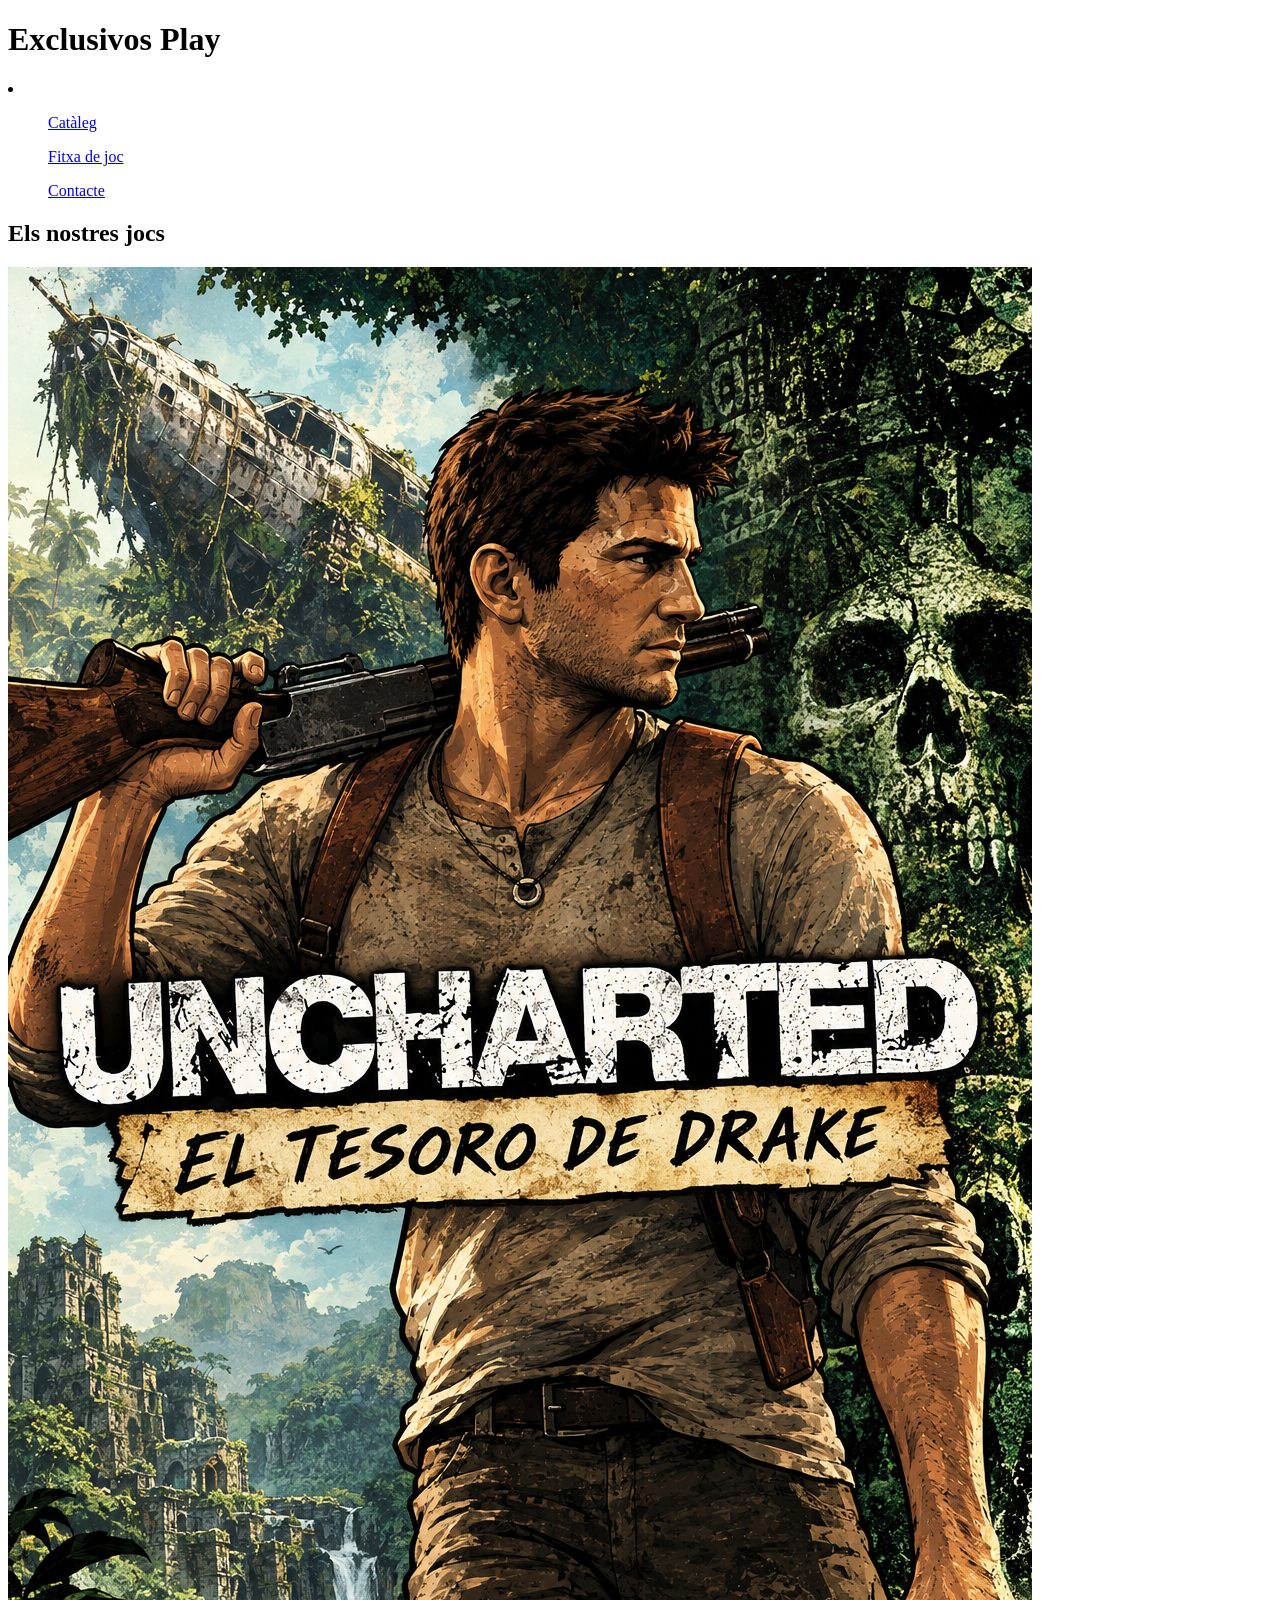
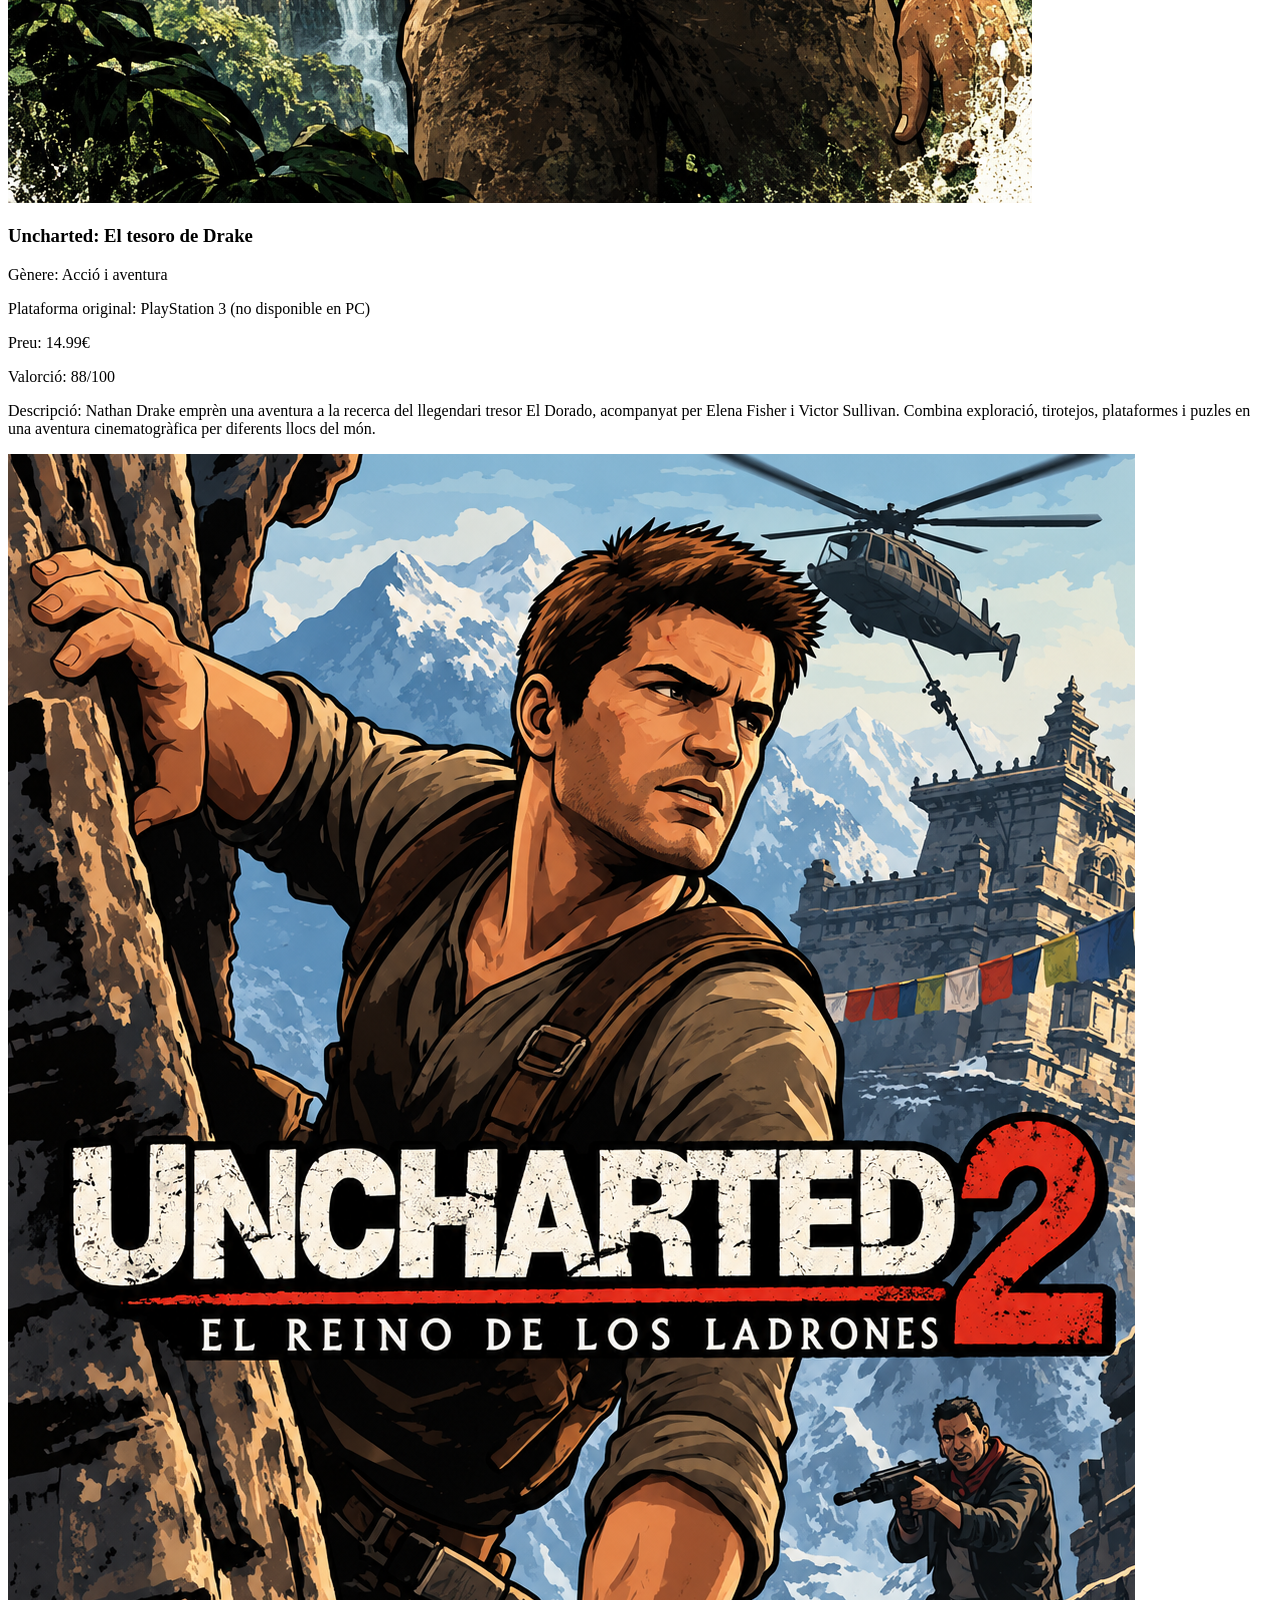
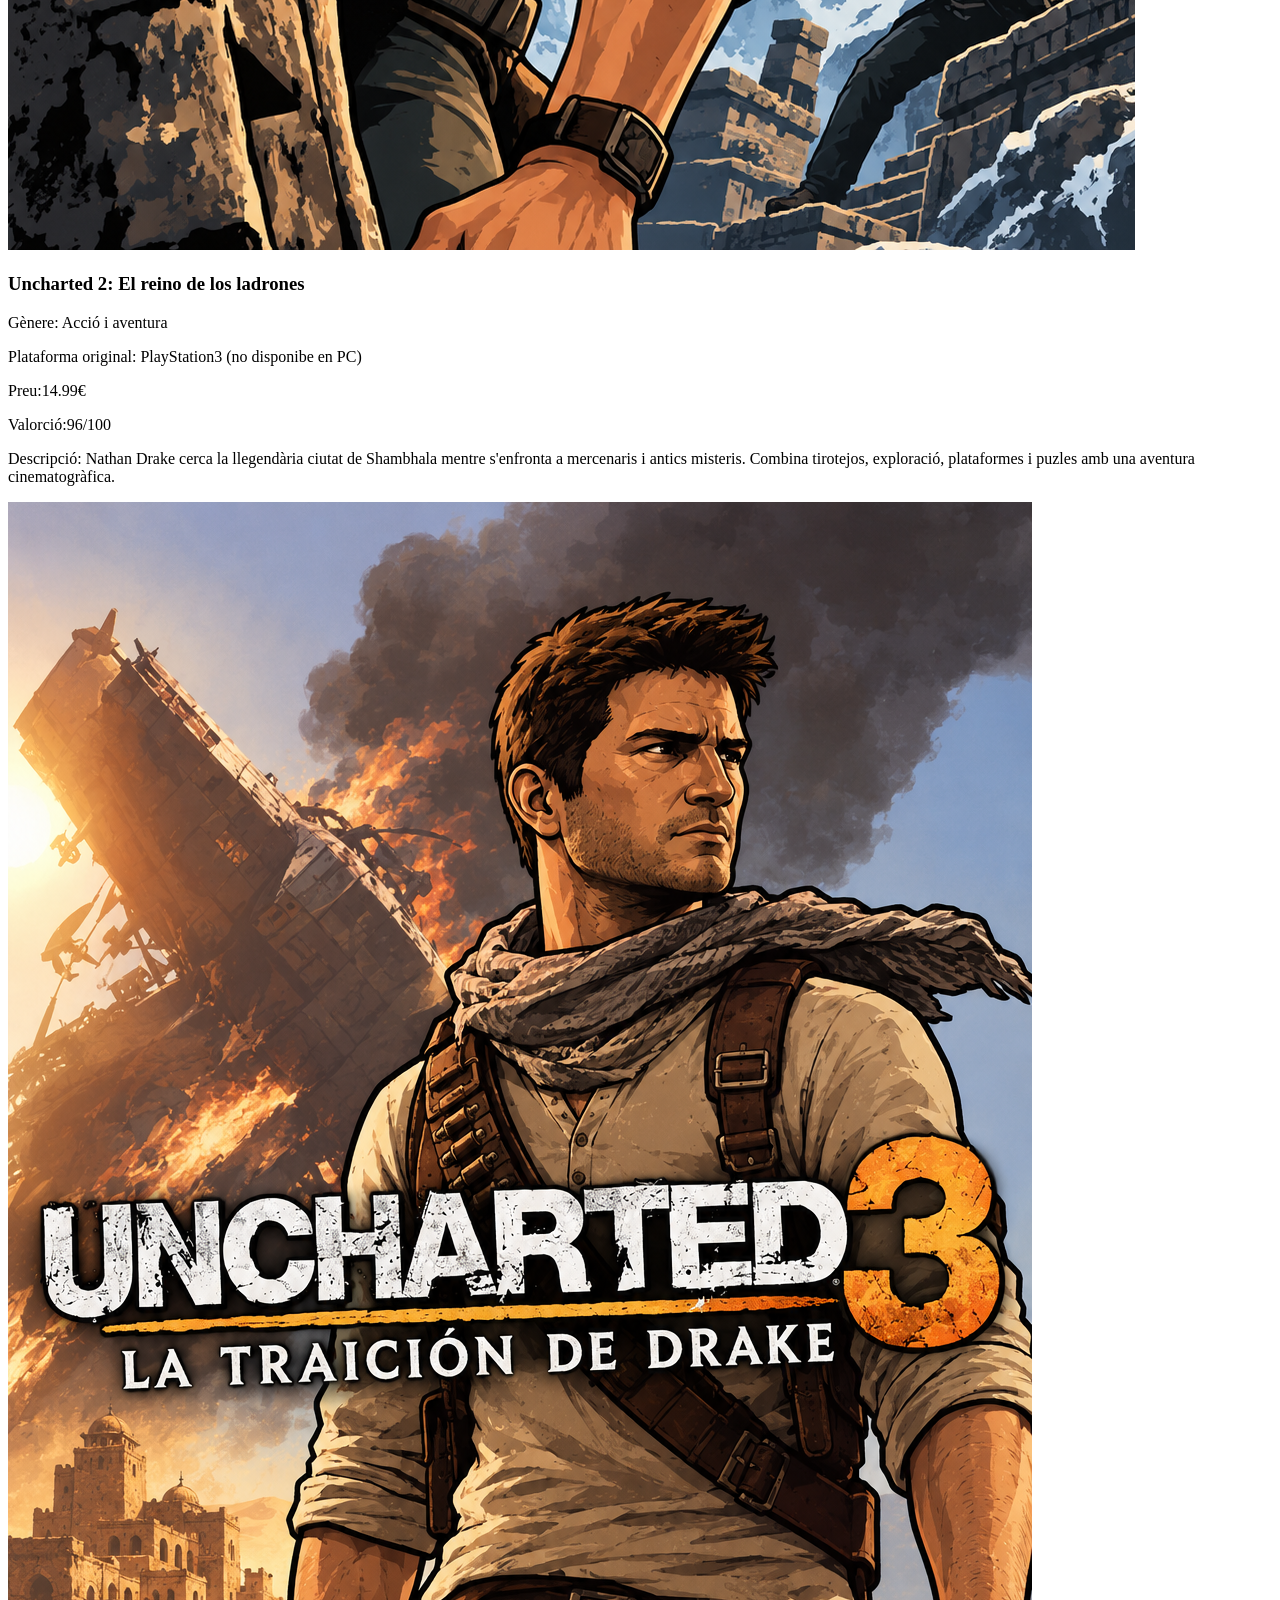
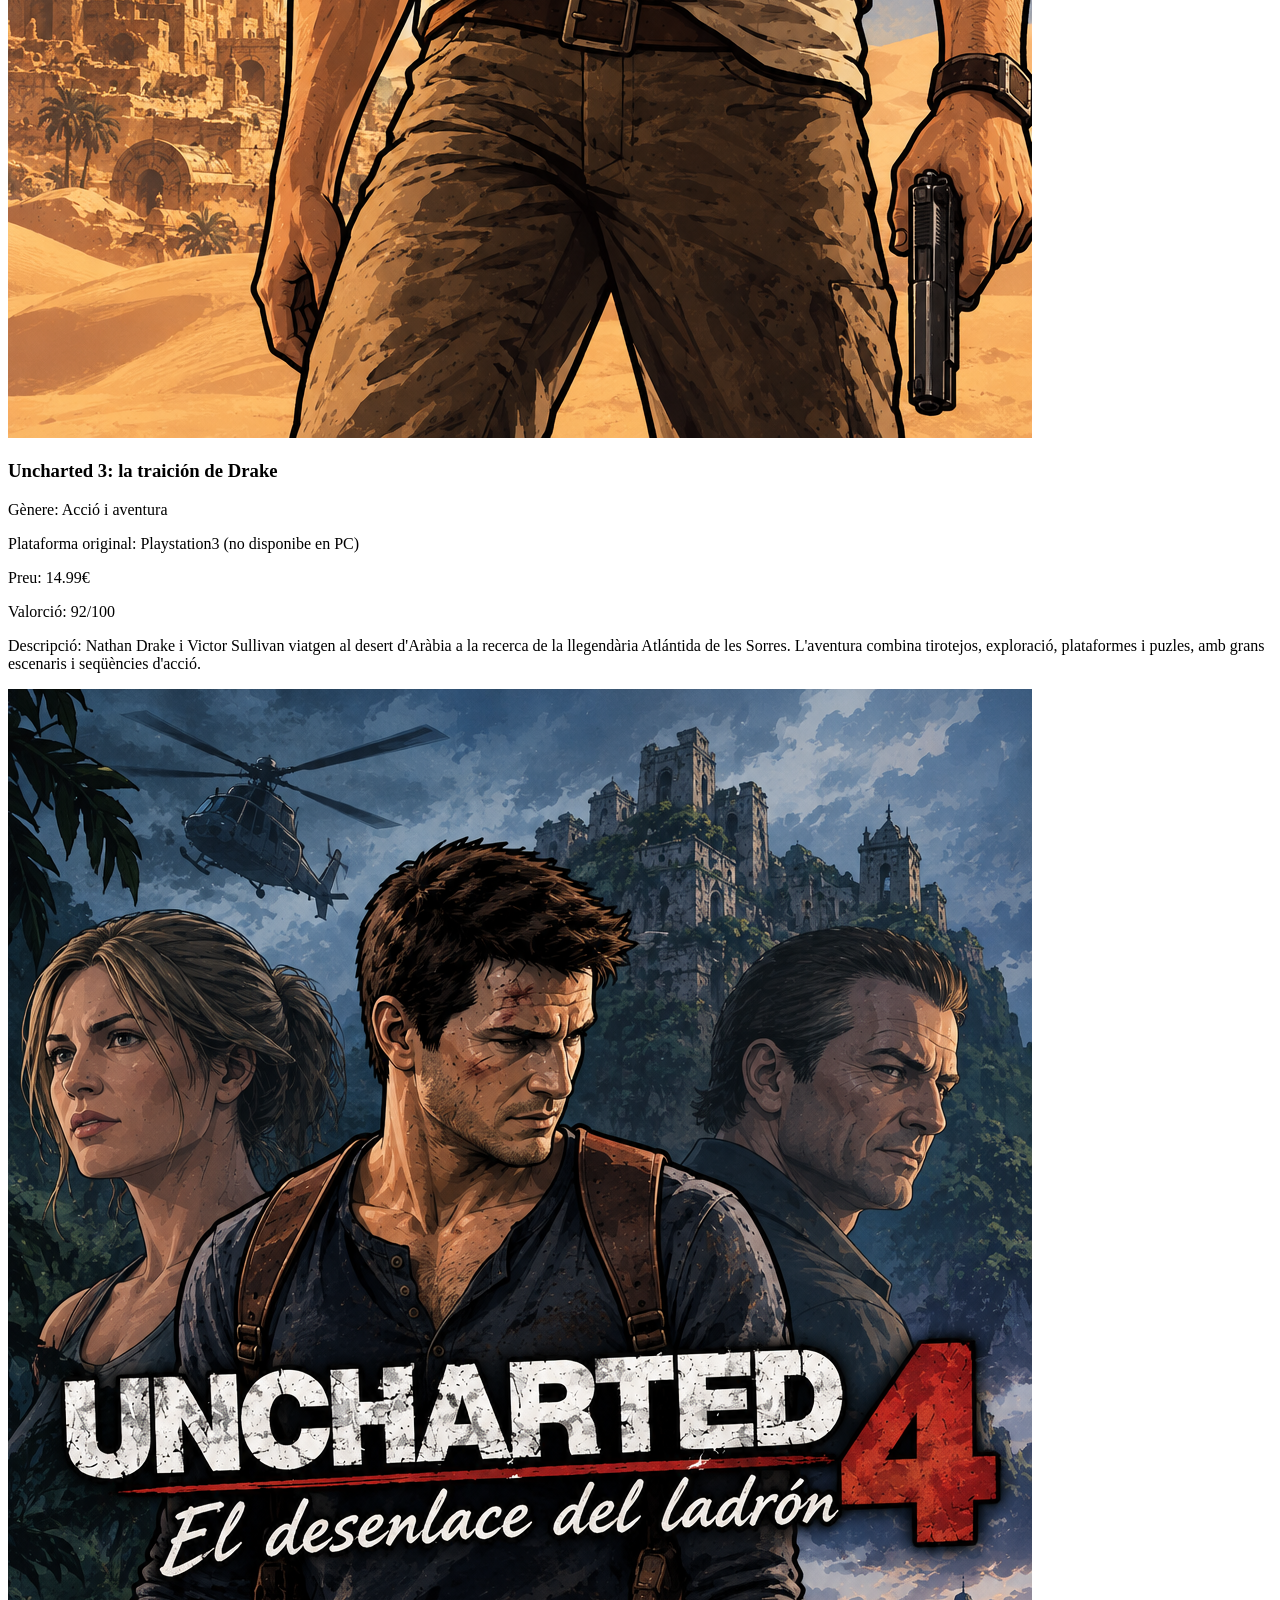
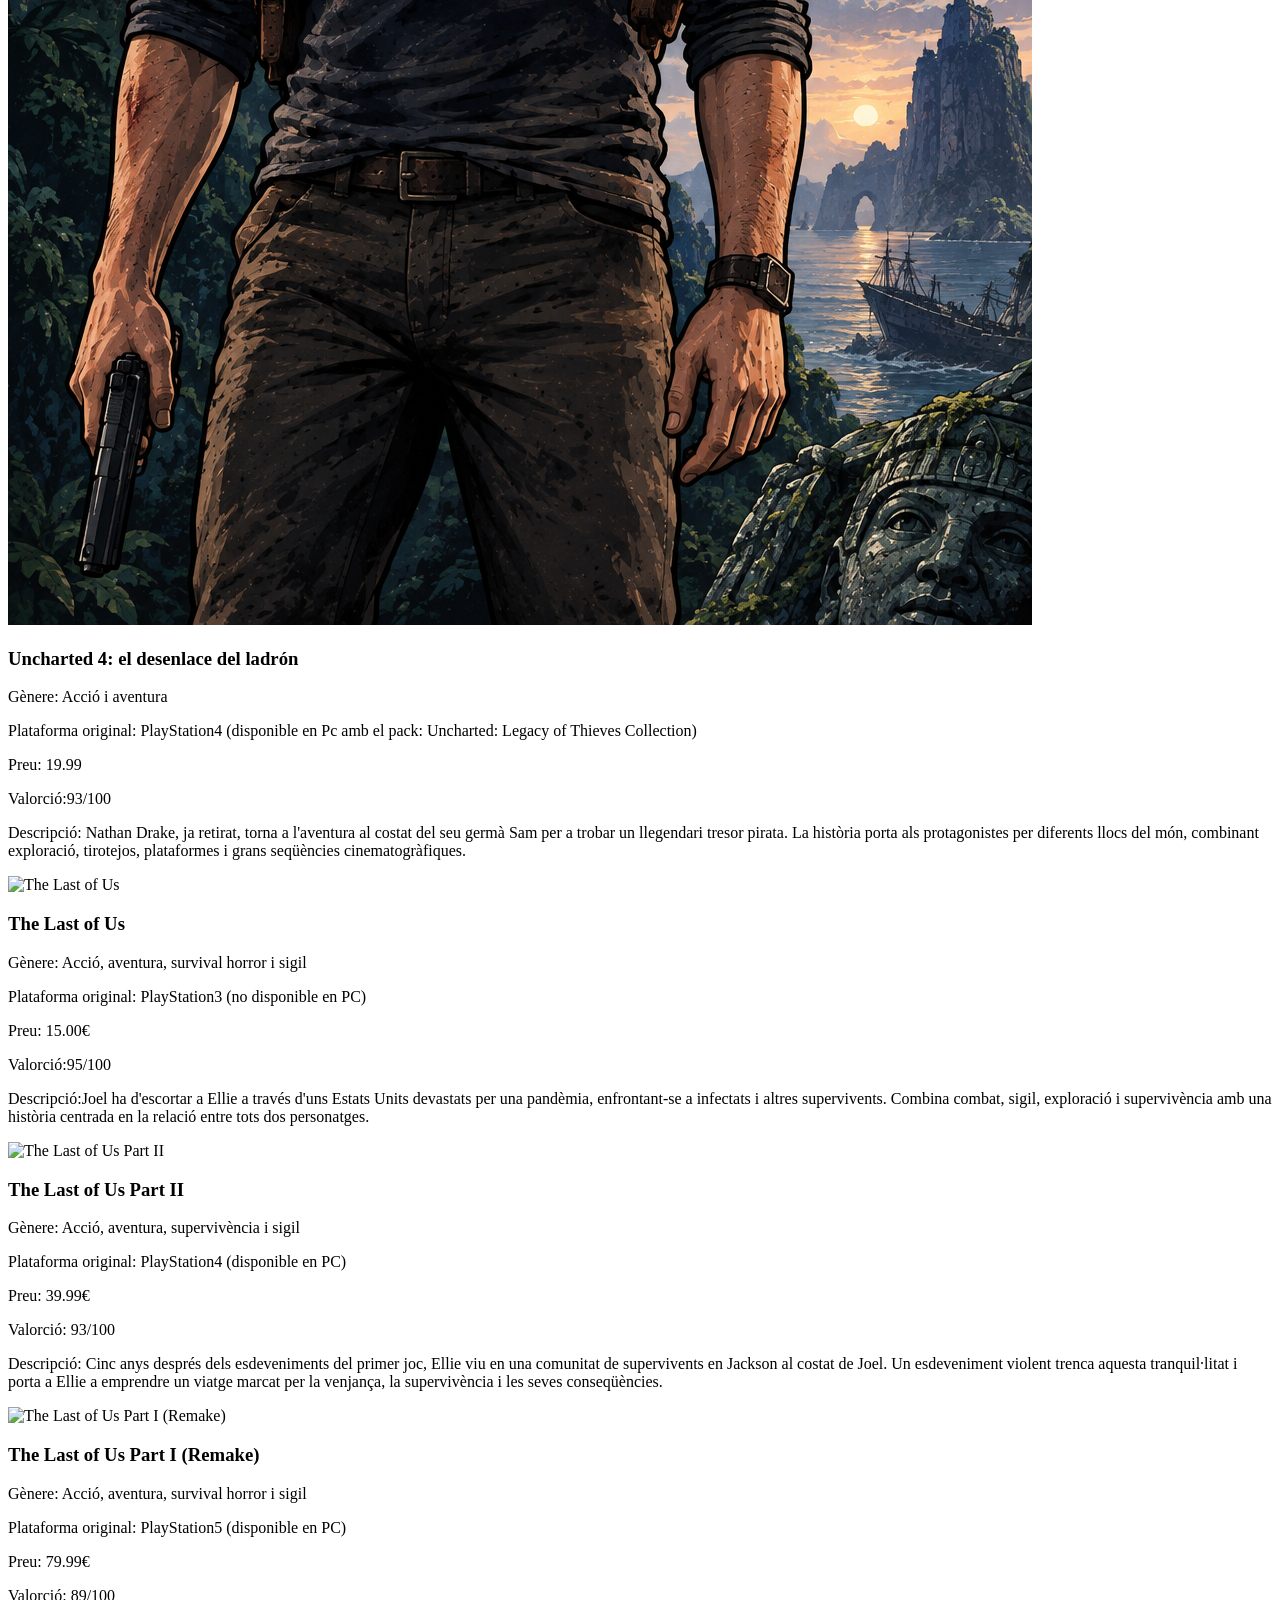
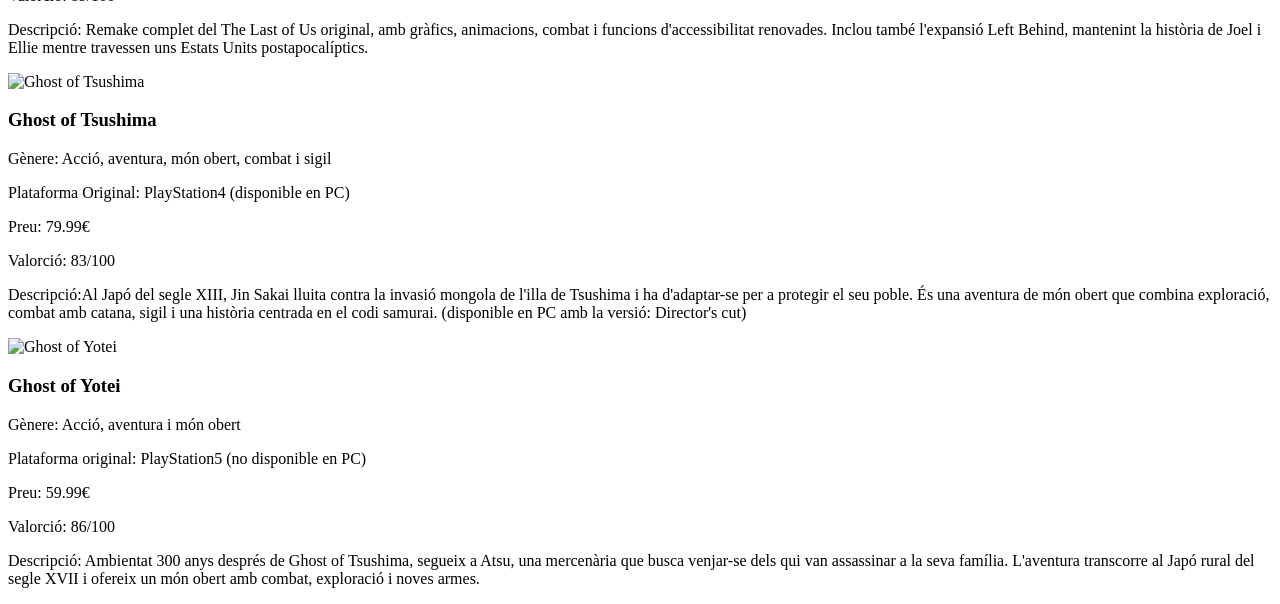
==== html/index.html @ b1a1492f "index+fotosUncharted" ====
<!DOCTYPE html>
<html lang="ca">
<head>
    <meta charset="UTF-8">
    <meta name="viewport" content="width=device-width, initial-scale=1.0">
    <title>Document</title>
</head>
<body>
    <header>
        <h1>Exclusivos Play</h1>
        <nav>
            <li>
                <a href="index.html"><ul>Catàleg</ul></a>
                <a href="fitxa.html"><ul>Fitxa de joc</ul></a>
                <a href="contacte.html"><ul>Contacte</ul></a>
            </li>
        </nav>
    </header>
    <main>
        <h2>Els nostres jocs</h2>
        <section> <!--SECCIÓ JOCS 1-->
            <article id="001">
                <img src="../img/uncharted1_portada_mod.png" alt="Uncharted: El tesoro de Drake">
                <h3>Uncharted: El tesoro de Drake</h3>
                <div>
                    <p>Gènere: Acció i aventura</p>
                    <p>Plataforma original: PlayStation 3 (no disponible en PC)</p>
                    <p>Preu: 14.99€</p>
                    <p>Valorció: 88/100</p>
                    <p>Descripció: Nathan Drake emprèn una aventura a la recerca del llegendari tresor El Dorado, acompanyat per Elena Fisher i Victor Sullivan.
                    Combina exploració, tirotejos, plataformes i puzles en una aventura cinematogràfica per diferents llocs del món.</p>
                </div>
            </article>
            <article id="002">
                <img src="../img/uncharted2_portada_mod.png" alt="Uncharted 2: El reino de los ladrones">
                <h3>Uncharted 2: El reino de los ladrones</h3>
                <div>
                    <p>Gènere: Acció i aventura</p>
                    <p>Plataforma original: PlayStation3 (no disponibe en PC)</p>
                    <p>Preu:14.99€</p>
                    <p>Valorció:96/100</p>
                    <p>Descripció: Nathan Drake cerca la llegendària ciutat de Shambhala mentre s'enfronta a mercenaris i antics misteris.
                    Combina tirotejos, exploració, plataformes i puzles amb una aventura cinematogràfica.</p>
                </div>
            </article>
            <article id="003">
                <img src="../img/uncharted3_portada_mod.png" alt="Uncharted 3: la traición de Drake">
                <h3>Uncharted 3: la traición de Drake</h3>
                <div>
                    <p>Gènere: Acció i aventura</p>
                    <p>Plataforma original: Playstation3 (no disponibe en PC)</p>
                    <p>Preu: 14.99€</p>
                    <p>Valorció: 92/100</p>
                    <p>Descripció: Nathan Drake i Victor Sullivan viatgen al desert d'Aràbia a la recerca de la llegendària Atlántida de les Sorres.
                    L'aventura combina tirotejos, exploració, plataformes i puzles, amb grans escenaris i seqüències d'acció.</p>
                </div>
            </article>
            <article id="004">
                <img src="../img/uncharted4_portada_mod.png" alt="Uncharted 4: el desenlace del ladrón">
                <h3>Uncharted 4: el desenlace del ladrón</h3>
                <div>
                    <p>Gènere: Acció i aventura</p>
                    <p>Plataforma original: PlayStation4 (disponible en Pc amb el pack: Uncharted: Legacy of Thieves Collection)</p>
                    <p>Preu: 19.99</p>
                    <p>Valorció:93/100</p>
                    <p>Descripció: Nathan Drake, ja retirat, torna a l'aventura al costat del seu germà Sam per a trobar un llegendari tresor pirata.
                    La història porta als protagonistes per diferents llocs del món, combinant exploració, tirotejos, plataformes i grans seqüències cinematogràfiques.</p>
                </div>
            </article>
        </section>
        <section> <!--SECCIÓ JOCS 2-->
            <article id="005">
                <img src="" alt="The Last of Us">
                <h3>The Last of Us</h3>
                <div>
                    <p>Gènere: Acció, aventura, survival horror i sigil</p>
                    <p>Plataforma original: PlayStation3 (no disponible en PC)</p>
                    <p>Preu: 15.00€</p>
                    <p>Valorció:95/100</p>
                    <p>Descripció:Joel ha d'escortar a Ellie a través d'uns Estats Units devastats per una pandèmia, enfrontant-se a infectats i altres supervivents.
                    Combina combat, sigil, exploració i supervivència amb una història centrada en la relació entre tots dos personatges.</p>
                </div>
            </article>
            <article id="006">
                <img src="" alt="The Last of Us Part II">
                <h3>The Last of Us Part II</h3>
                <div>
                    <p>Gènere: Acció, aventura, supervivència i sigil</p>
                    <p>Plataforma original: PlayStation4 (disponible en PC)</p>
                    <p>Preu: 39.99€</p>
                    <p>Valorció: 93/100</p>
                    <p>Descripció: Cinc anys després dels esdeveniments del primer joc, Ellie viu en una comunitat de supervivents en Jackson al costat de Joel.
                    Un esdeveniment violent trenca aquesta tranquil·litat i porta a Ellie a emprendre un viatge marcat per la venjança, la supervivència i les seves conseqüències.</p>
                </div>
            </article>
            <article id="007">
                <img src="" alt="The Last of Us Part I (Remake)">
                <h3>The Last of Us Part I (Remake)</h3>
                <div>
                    <p>Gènere: Acció, aventura, survival horror i sigil</p>
                    <p>Plataforma original: PlayStation5 (disponible en PC)</p>
                    <p>Preu: 79.99€</p>
                    <p>Valorció: 89/100</p>
                    <p>Descripció: Remake complet del The Last of Us original, amb gràfics, animacions, combat i funcions d'accessibilitat renovades.
                    Inclou també l'expansió Left Behind, mantenint la història de Joel i Ellie mentre travessen uns Estats Units postapocalíptics.</p>
                </div>
            </article>
            <article id="008">
                <img src="" alt="Ghost of Tsushima">
                <h3>Ghost of Tsushima</h3>
                <div>
                    <p>Gènere: Acció, aventura, món obert, combat i sigil</p>
                    <p>Plataforma Original: PlayStation4 (disponible en PC)</p>
                    <p>Preu: 79.99€</p>
                    <p>Valorció: 83/100</p>
                    <p>Descripció:Al Japó del segle XIII, Jin Sakai lluita contra la invasió mongola de l'illa de Tsushima i ha d'adaptar-se per a protegir el seu poble.
                    És una aventura de món obert que combina exploració, combat amb catana, sigil i una història centrada en el codi samurai. (disponible en PC amb la versió: Director's cut)</p>
                </div>
            </article>
        </section>
        <section> <!--SECCIÓ JOCS 3-->
            <article id="009">
                <img src="" alt="Ghost of Yotei">
                <h3>Ghost of Yotei</h3>
                <div>
                    <p>Gènere: Acció, aventura i món obert</p>
                    <p>Plataforma original: PlayStation5 (no disponible en PC)</p>
                    <p>Preu: 59.99€</p>
                    <p>Valorció: 86/100</p>
                    <p>Descripció: Ambientat 300 anys després de Ghost of Tsushima, segueix a Atsu, una mercenària que busca venjar-se dels qui van assassinar a la seva família.
                    L'aventura transcorre al Japó rural del segle XVII i ofereix un món obert amb combat, exploració i noves armes.</p>
                </div>
            </article>
        </section>
    </main>
    <footer></footer>
</body>
</html>
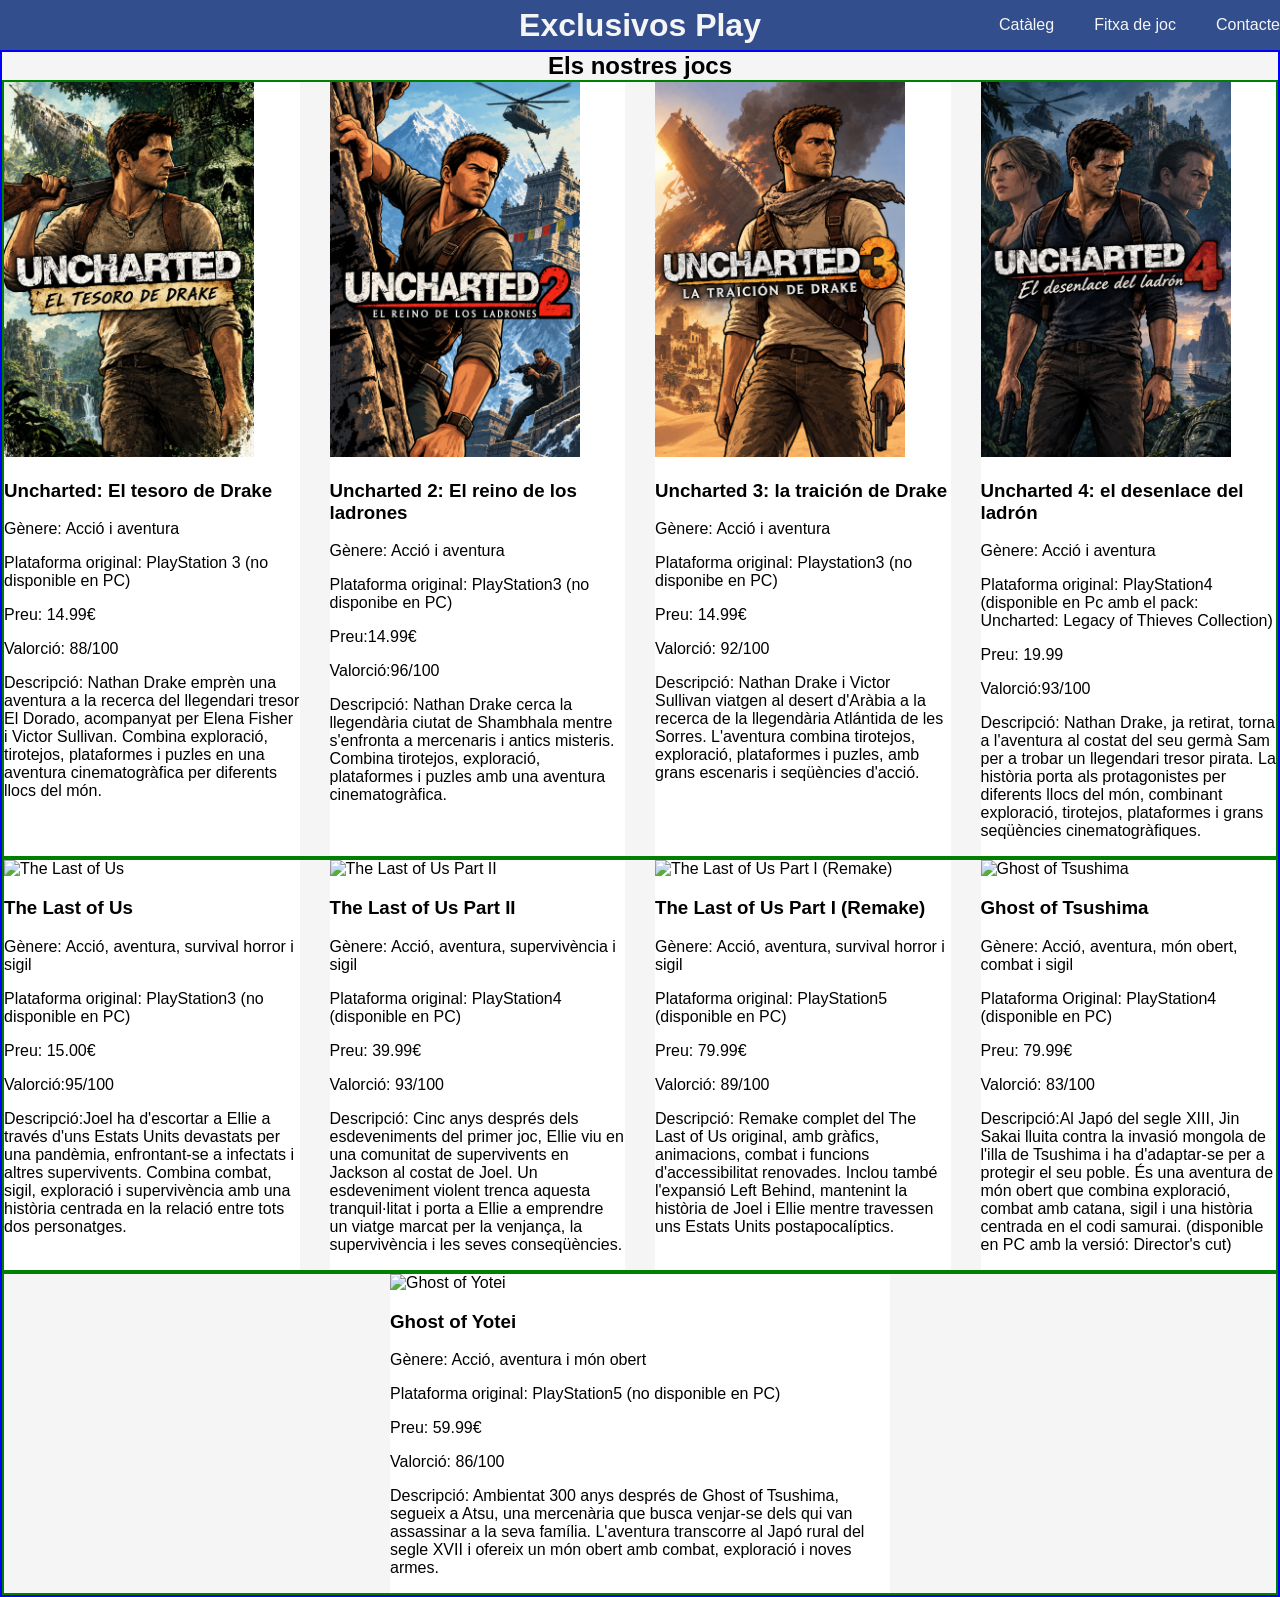
==== commit f9cfbc94: "portadas_tlou" ====
--- a/html/index.html
+++ b/html/index.html
@@ -4,6 +4,7 @@
     <meta charset="UTF-8">
     <meta name="viewport" content="width=device-width, initial-scale=1.0">
     <title>Document</title>
+    <link rel="stylesheet" href="../css/styles.css">
 </head>
 <body>
     <header>
--- a/css/styles.css
+++ b/css/styles.css
@@ -0,0 +1,63 @@
+body {
+    background-color: whitesmoke;
+    font-family: Arial, Helvetica, sans-serif;
+    margin: 0;
+}
+
+/*header*/
+header {
+    display: flex;
+    justify-content: center;
+    align-items: center;
+    gap: 200px;
+    background-color: #334E8C;
+    color: whitesmoke;
+}
+
+h1 {
+    position: absolute;
+    left: 50%;
+    transform: translateX(-50%);
+}
+
+nav {
+    margin-left: auto;
+}
+
+nav li {
+    list-style: none;
+    display: flex;
+}
+
+nav a {
+    text-decoration: none;
+    color: inherit;
+}
+
+
+/*main*/
+main {
+    border: solid 2px blue;
+}
+
+h2 {
+    margin: 0;
+    display: flex;
+    justify-content: center;
+}
+
+section {
+    border: solid 2px green;
+    display: flex;
+    justify-content: center;
+    gap: 30px;
+}
+
+article {
+    background-color: white;
+    width: 500px;
+}
+
+img {
+    width: 250px;
+}
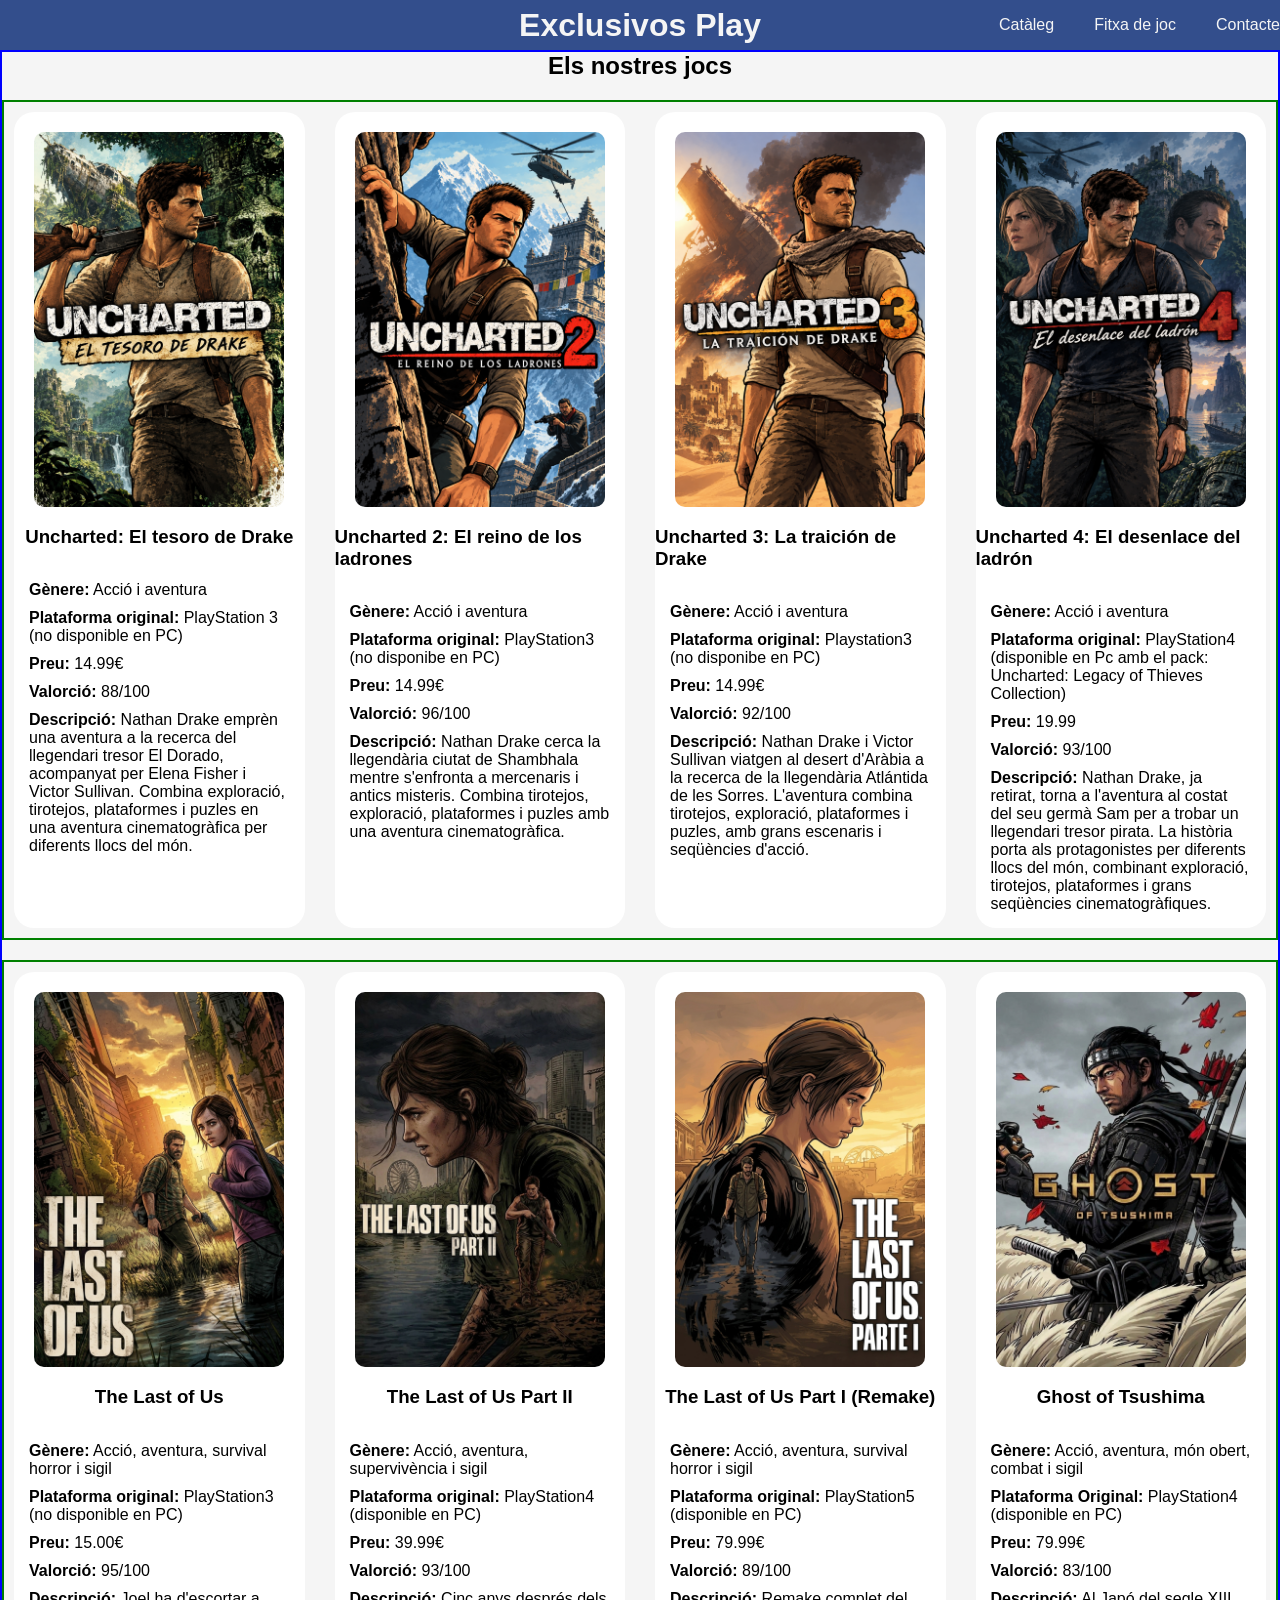
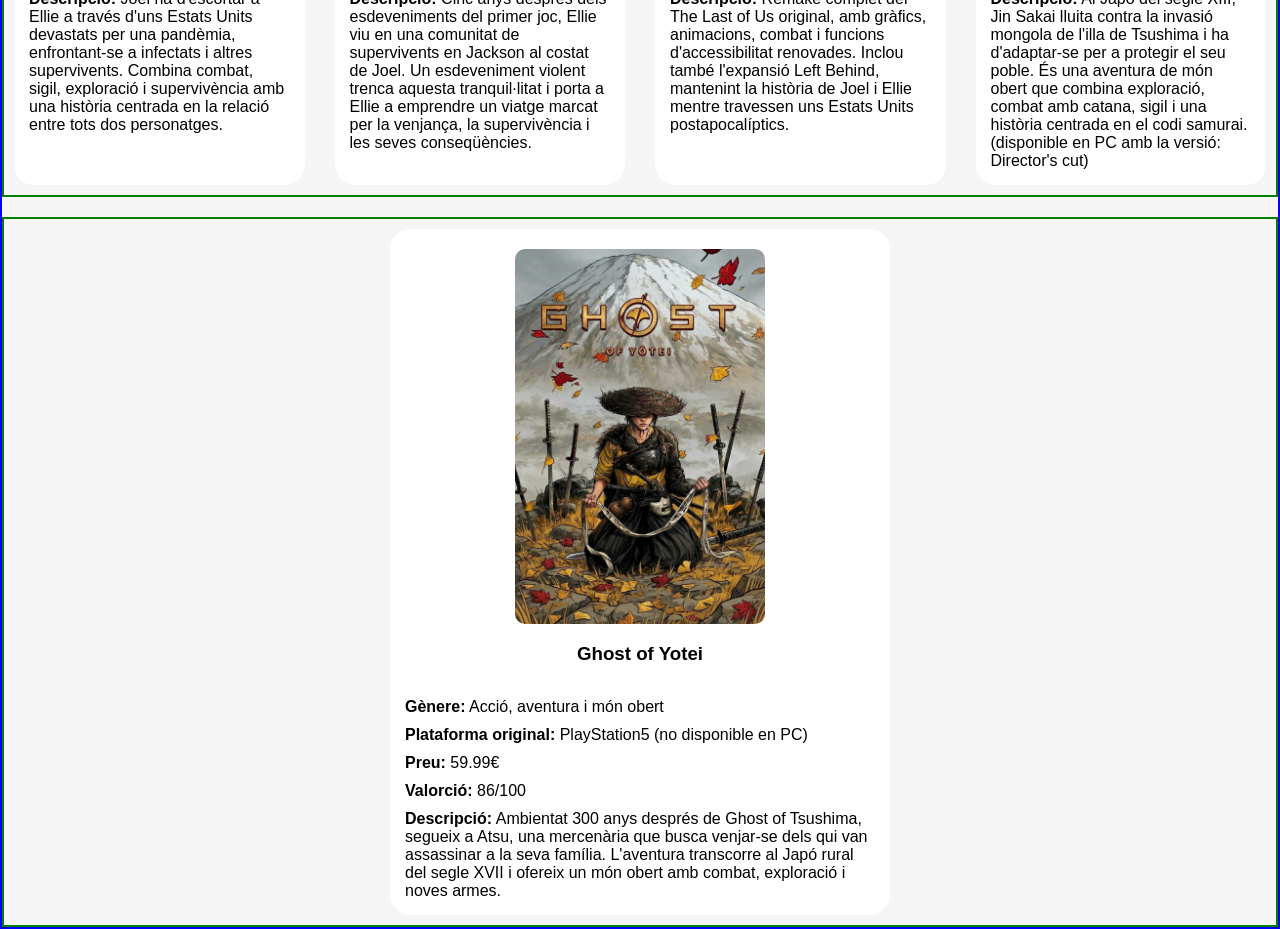
==== commit 61e13139: "targetas_base" ====
--- a/html/index.html
+++ b/html/index.html
@@ -23,112 +23,112 @@
             <article id="001">
                 <img src="../img/uncharted1_portada_mod.png" alt="Uncharted: El tesoro de Drake">
                 <h3>Uncharted: El tesoro de Drake</h3>
-                <div>
-                    <p>Gènere: Acció i aventura</p>
-                    <p>Plataforma original: PlayStation 3 (no disponible en PC)</p>
-                    <p>Preu: 14.99€</p>
-                    <p>Valorció: 88/100</p>
-                    <p>Descripció: Nathan Drake emprèn una aventura a la recerca del llegendari tresor El Dorado, acompanyat per Elena Fisher i Victor Sullivan.
+                <div class="div_article">
+                    <p><strong>Gènere:</strong> Acció i aventura</p>
+                    <p><strong>Plataforma original:</strong> PlayStation 3 (no disponible en PC)</p>
+                    <p><strong>Preu:</strong> 14.99€</p>
+                    <p><strong>Valorció:</strong> 88/100</p>
+                    <p><strong>Descripció:</strong> Nathan Drake emprèn una aventura a la recerca del llegendari tresor El Dorado, acompanyat per Elena Fisher i Victor Sullivan.
                     Combina exploració, tirotejos, plataformes i puzles en una aventura cinematogràfica per diferents llocs del món.</p>
                 </div>
             </article>
             <article id="002">
                 <img src="../img/uncharted2_portada_mod.png" alt="Uncharted 2: El reino de los ladrones">
                 <h3>Uncharted 2: El reino de los ladrones</h3>
-                <div>
-                    <p>Gènere: Acció i aventura</p>
-                    <p>Plataforma original: PlayStation3 (no disponibe en PC)</p>
-                    <p>Preu:14.99€</p>
-                    <p>Valorció:96/100</p>
-                    <p>Descripció: Nathan Drake cerca la llegendària ciutat de Shambhala mentre s'enfronta a mercenaris i antics misteris.
+                <div class="div_article">
+                    <p><strong>Gènere:</strong> Acció i aventura</p>
+                    <p><strong>Plataforma original:</strong> PlayStation3 (no disponibe en PC)</p>
+                    <p><strong>Preu:</strong> 14.99€</p>
+                    <p><strong>Valorció:</strong> 96/100</p>
+                    <p><strong>Descripció:</strong> Nathan Drake cerca la llegendària ciutat de Shambhala mentre s'enfronta a mercenaris i antics misteris.
                     Combina tirotejos, exploració, plataformes i puzles amb una aventura cinematogràfica.</p>
                 </div>
             </article>
             <article id="003">
                 <img src="../img/uncharted3_portada_mod.png" alt="Uncharted 3: la traición de Drake">
-                <h3>Uncharted 3: la traición de Drake</h3>
-                <div>
-                    <p>Gènere: Acció i aventura</p>
-                    <p>Plataforma original: Playstation3 (no disponibe en PC)</p>
-                    <p>Preu: 14.99€</p>
-                    <p>Valorció: 92/100</p>
-                    <p>Descripció: Nathan Drake i Victor Sullivan viatgen al desert d'Aràbia a la recerca de la llegendària Atlántida de les Sorres.
+                <h3>Uncharted 3: La traición de Drake</h3>
+                <div class="div_article">
+                    <p><strong>Gènere:</strong> Acció i aventura</p>
+                    <p><strong>Plataforma original:</strong> Playstation3 (no disponibe en PC)</p>
+                    <p><strong>Preu:</strong> 14.99€</p>
+                    <p><strong>Valorció:</strong> 92/100</p>
+                    <p><strong>Descripció:</strong> Nathan Drake i Victor Sullivan viatgen al desert d'Aràbia a la recerca de la llegendària Atlántida de les Sorres.
                     L'aventura combina tirotejos, exploració, plataformes i puzles, amb grans escenaris i seqüències d'acció.</p>
                 </div>
             </article>
             <article id="004">
                 <img src="../img/uncharted4_portada_mod.png" alt="Uncharted 4: el desenlace del ladrón">
-                <h3>Uncharted 4: el desenlace del ladrón</h3>
-                <div>
-                    <p>Gènere: Acció i aventura</p>
-                    <p>Plataforma original: PlayStation4 (disponible en Pc amb el pack: Uncharted: Legacy of Thieves Collection)</p>
-                    <p>Preu: 19.99</p>
-                    <p>Valorció:93/100</p>
-                    <p>Descripció: Nathan Drake, ja retirat, torna a l'aventura al costat del seu germà Sam per a trobar un llegendari tresor pirata.
+                <h3>Uncharted 4: El desenlace del ladrón</h3>
+                <div class="div_article">
+                    <p><strong>Gènere:</strong> Acció i aventura</p>
+                    <p><strong>Plataforma original:</strong> PlayStation4 (disponible en Pc amb el pack: Uncharted: Legacy of Thieves Collection)</p>
+                    <p><strong>Preu:</strong> 19.99</p>
+                    <p><strong>Valorció:</strong> 93/100</p>
+                    <p><strong>Descripció:</strong> Nathan Drake, ja retirat, torna a l'aventura al costat del seu germà Sam per a trobar un llegendari tresor pirata.
                     La història porta als protagonistes per diferents llocs del món, combinant exploració, tirotejos, plataformes i grans seqüències cinematogràfiques.</p>
                 </div>
             </article>
         </section>
         <section> <!--SECCIÓ JOCS 2-->
             <article id="005">
-                <img src="" alt="The Last of Us">
+                <img src="../img/tlou1_portadaps3_mod.jpg" alt="The Last of Us">
                 <h3>The Last of Us</h3>
-                <div>
-                    <p>Gènere: Acció, aventura, survival horror i sigil</p>
-                    <p>Plataforma original: PlayStation3 (no disponible en PC)</p>
-                    <p>Preu: 15.00€</p>
-                    <p>Valorció:95/100</p>
-                    <p>Descripció:Joel ha d'escortar a Ellie a través d'uns Estats Units devastats per una pandèmia, enfrontant-se a infectats i altres supervivents.
+                <div class="div_article">
+                    <p><strong>Gènere:</strong> Acció, aventura, survival horror i sigil</p>
+                    <p><strong>Plataforma original:</strong> PlayStation3 (no disponible en PC)</p>
+                    <p><strong>Preu:</strong> 15.00€</p>
+                    <p><strong>Valorció:</strong> 95/100</p>
+                    <p><strong>Descripció:</strong> Joel ha d'escortar a Ellie a través d'uns Estats Units devastats per una pandèmia, enfrontant-se a infectats i altres supervivents.
                     Combina combat, sigil, exploració i supervivència amb una història centrada en la relació entre tots dos personatges.</p>
                 </div>
             </article>
             <article id="006">
-                <img src="" alt="The Last of Us Part II">
+                <img src="../img/tlou2_portada_mod.jpg" alt="The Last of Us Part II">
                 <h3>The Last of Us Part II</h3>
-                <div>
-                    <p>Gènere: Acció, aventura, supervivència i sigil</p>
-                    <p>Plataforma original: PlayStation4 (disponible en PC)</p>
-                    <p>Preu: 39.99€</p>
-                    <p>Valorció: 93/100</p>
-                    <p>Descripció: Cinc anys després dels esdeveniments del primer joc, Ellie viu en una comunitat de supervivents en Jackson al costat de Joel.
+                <div class="div_article">
+                    <p><strong>Gènere:</strong> Acció, aventura, supervivència i sigil</p>
+                    <p><strong>Plataforma original:</strong> PlayStation4 (disponible en PC)</p>
+                    <p><strong>Preu:</strong> 39.99€</p>
+                    <p><strong>Valorció:</strong> 93/100</p>
+                    <p><strong>Descripció:</strong> Cinc anys després dels esdeveniments del primer joc, Ellie viu en una comunitat de supervivents en Jackson al costat de Joel.
                     Un esdeveniment violent trenca aquesta tranquil·litat i porta a Ellie a emprendre un viatge marcat per la venjança, la supervivència i les seves conseqüències.</p>
                 </div>
             </article>
             <article id="007">
-                <img src="" alt="The Last of Us Part I (Remake)">
+                <img src="../img/tlou1_portadaremake_mod.jpg" alt="The Last of Us Part I (Remake)">
                 <h3>The Last of Us Part I (Remake)</h3>
-                <div>
-                    <p>Gènere: Acció, aventura, survival horror i sigil</p>
-                    <p>Plataforma original: PlayStation5 (disponible en PC)</p>
-                    <p>Preu: 79.99€</p>
-                    <p>Valorció: 89/100</p>
-                    <p>Descripció: Remake complet del The Last of Us original, amb gràfics, animacions, combat i funcions d'accessibilitat renovades.
+                <div class="div_article">
+                    <p><strong>Gènere:</strong> Acció, aventura, survival horror i sigil</p>
+                    <p><strong>Plataforma original:</strong> PlayStation5 (disponible en PC)</p>
+                    <p><strong>Preu:</strong> 79.99€</p>
+                    <p><strong>Valorció:</strong> 89/100</p>
+                    <p><strong>Descripció:</strong> Remake complet del The Last of Us original, amb gràfics, animacions, combat i funcions d'accessibilitat renovades.
                     Inclou també l'expansió Left Behind, mantenint la història de Joel i Ellie mentre travessen uns Estats Units postapocalíptics.</p>
                 </div>
             </article>
             <article id="008">
-                <img src="" alt="Ghost of Tsushima">
+                <img src="../img/got_portada_mod.jpg" alt="Ghost of Tsushima">
                 <h3>Ghost of Tsushima</h3>
-                <div>
-                    <p>Gènere: Acció, aventura, món obert, combat i sigil</p>
-                    <p>Plataforma Original: PlayStation4 (disponible en PC)</p>
-                    <p>Preu: 79.99€</p>
-                    <p>Valorció: 83/100</p>
-                    <p>Descripció:Al Japó del segle XIII, Jin Sakai lluita contra la invasió mongola de l'illa de Tsushima i ha d'adaptar-se per a protegir el seu poble.
+                <div class="div_article">
+                    <p><strong>Gènere:</strong> Acció, aventura, món obert, combat i sigil</p>
+                    <p><strong>Plataforma Original:</strong> PlayStation4 (disponible en PC)</p>
+                    <p><strong>Preu:</strong> 79.99€</p>
+                    <p><strong>Valorció:</strong> 83/100</p>
+                    <p><strong>Descripció:</strong> Al Japó del segle XIII, Jin Sakai lluita contra la invasió mongola de l'illa de Tsushima i ha d'adaptar-se per a protegir el seu poble.
                     És una aventura de món obert que combina exploració, combat amb catana, sigil i una història centrada en el codi samurai. (disponible en PC amb la versió: Director's cut)</p>
                 </div>
             </article>
         </section>
         <section> <!--SECCIÓ JOCS 3-->
             <article id="009">
-                <img src="" alt="Ghost of Yotei">
+                <img src="../img/goy_portada_mod.jpg" alt="Ghost of Yotei">
                 <h3>Ghost of Yotei</h3>
-                <div>
-                    <p>Gènere: Acció, aventura i món obert</p>
-                    <p>Plataforma original: PlayStation5 (no disponible en PC)</p>
-                    <p>Preu: 59.99€</p>
-                    <p>Valorció: 86/100</p>
-                    <p>Descripció: Ambientat 300 anys després de Ghost of Tsushima, segueix a Atsu, una mercenària que busca venjar-se dels qui van assassinar a la seva família.
+                <div class="div_article">
+                    <p><strong>Gènere:</strong> Acció, aventura i món obert</p>
+                    <p><strong>Plataforma original:</strong> PlayStation5 (no disponible en PC)</p>
+                    <p><strong>Preu:</strong> 59.99€</p>
+                    <p><strong>Valorció:</strong> 86/100</p>
+                    <p><strong>Descripció:</strong> Ambientat 300 anys després de Ghost of Tsushima, segueix a Atsu, una mercenària que busca venjar-se dels qui van assassinar a la seva família.
                     L'aventura transcorre al Japó rural del segle XVII i ofereix un món obert amb combat, exploració i noves armes.</p>
                 </div>
             </article>
--- a/css/styles.css
+++ b/css/styles.css
@@ -38,6 +38,9 @@
 /*main*/
 main {
     border: solid 2px blue;
+    display: flex;
+    flex-direction: column;
+    gap: 20px;
 }
 
 h2 {
@@ -51,13 +54,32 @@
     display: flex;
     justify-content: center;
     gap: 30px;
+    padding: 10px;
 }
 
 article {
     background-color: white;
     width: 500px;
+    border-radius: 20px;
+    display: flex;
+    flex-direction: column;
+    align-items: center;
 }
 
 img {
     width: 250px;
+    margin-top: 20px;
+    border-radius: 10px;
+}
+
+.div_article {
+    padding: 15px;
+    display: flex;
+    flex-direction: column;
+    gap: 10px;
+}
+
+p {
+    margin: 0;
+    gap: 50px;
 }
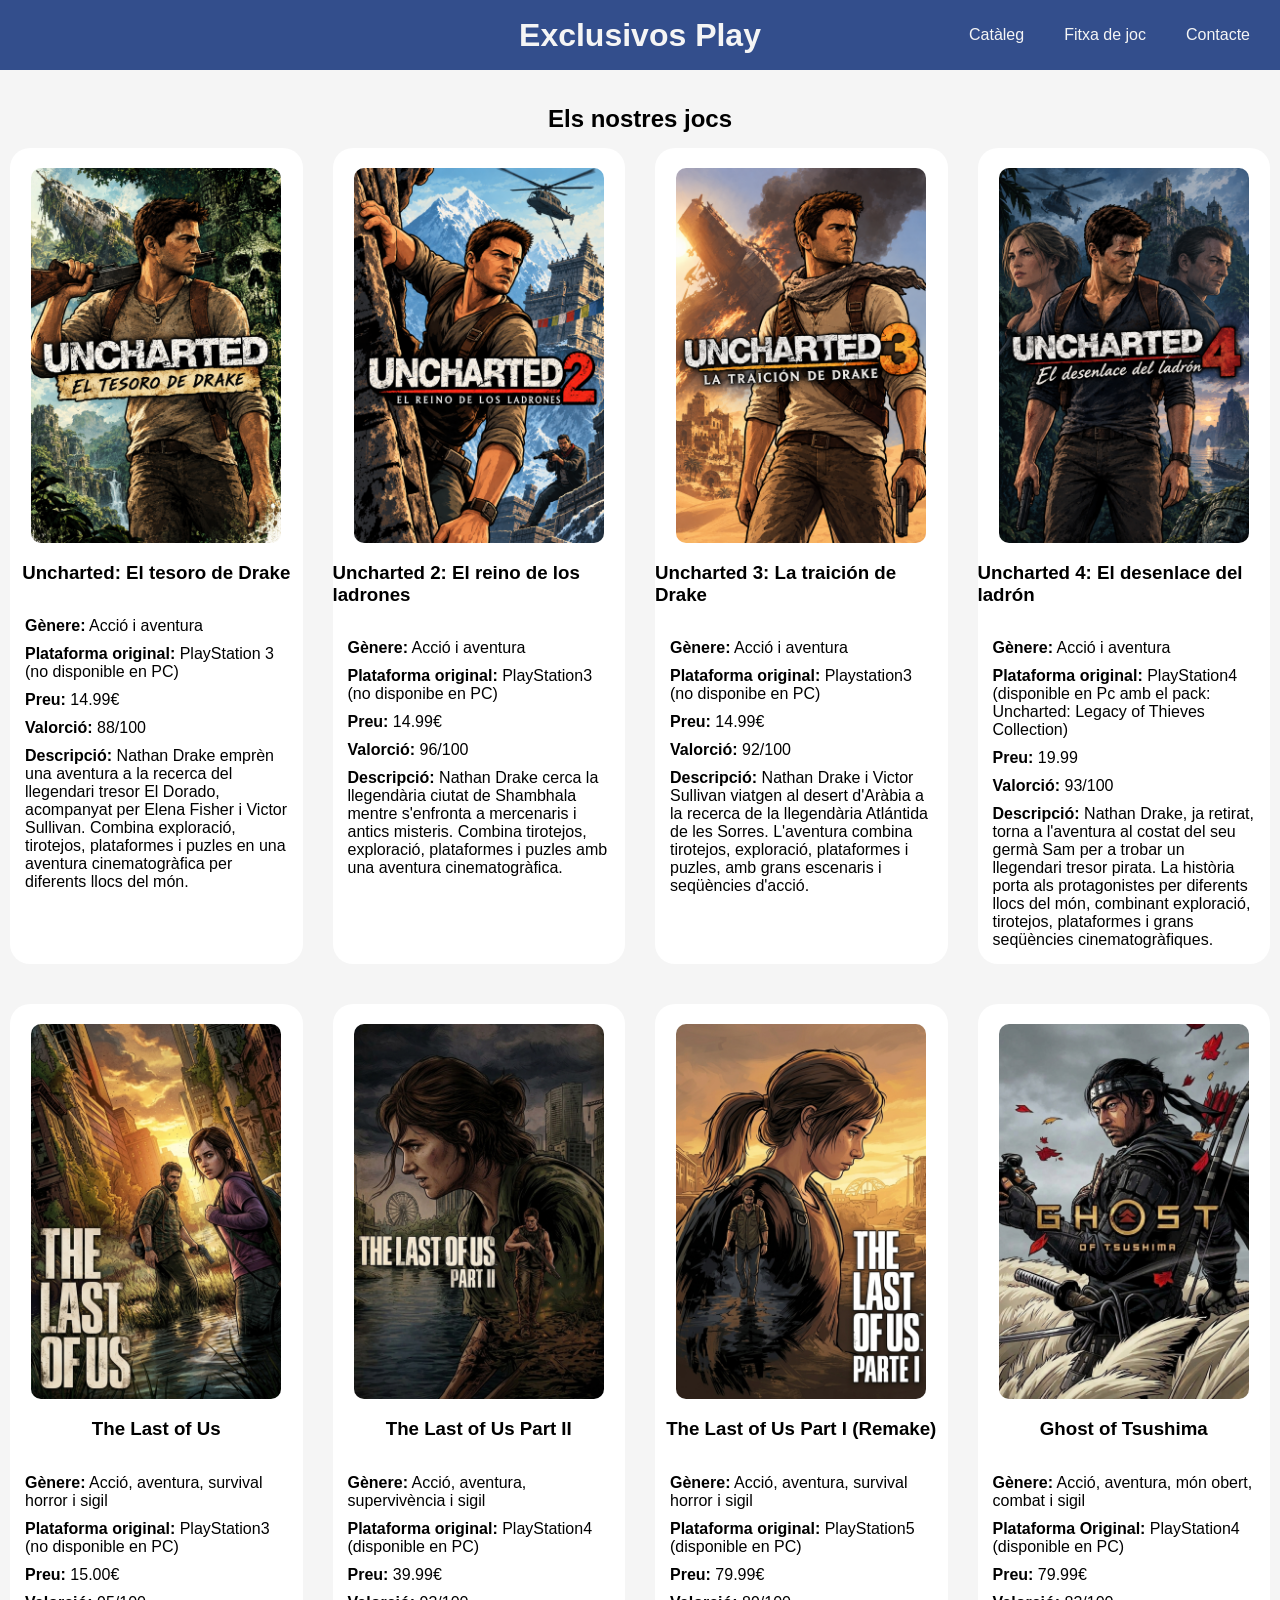
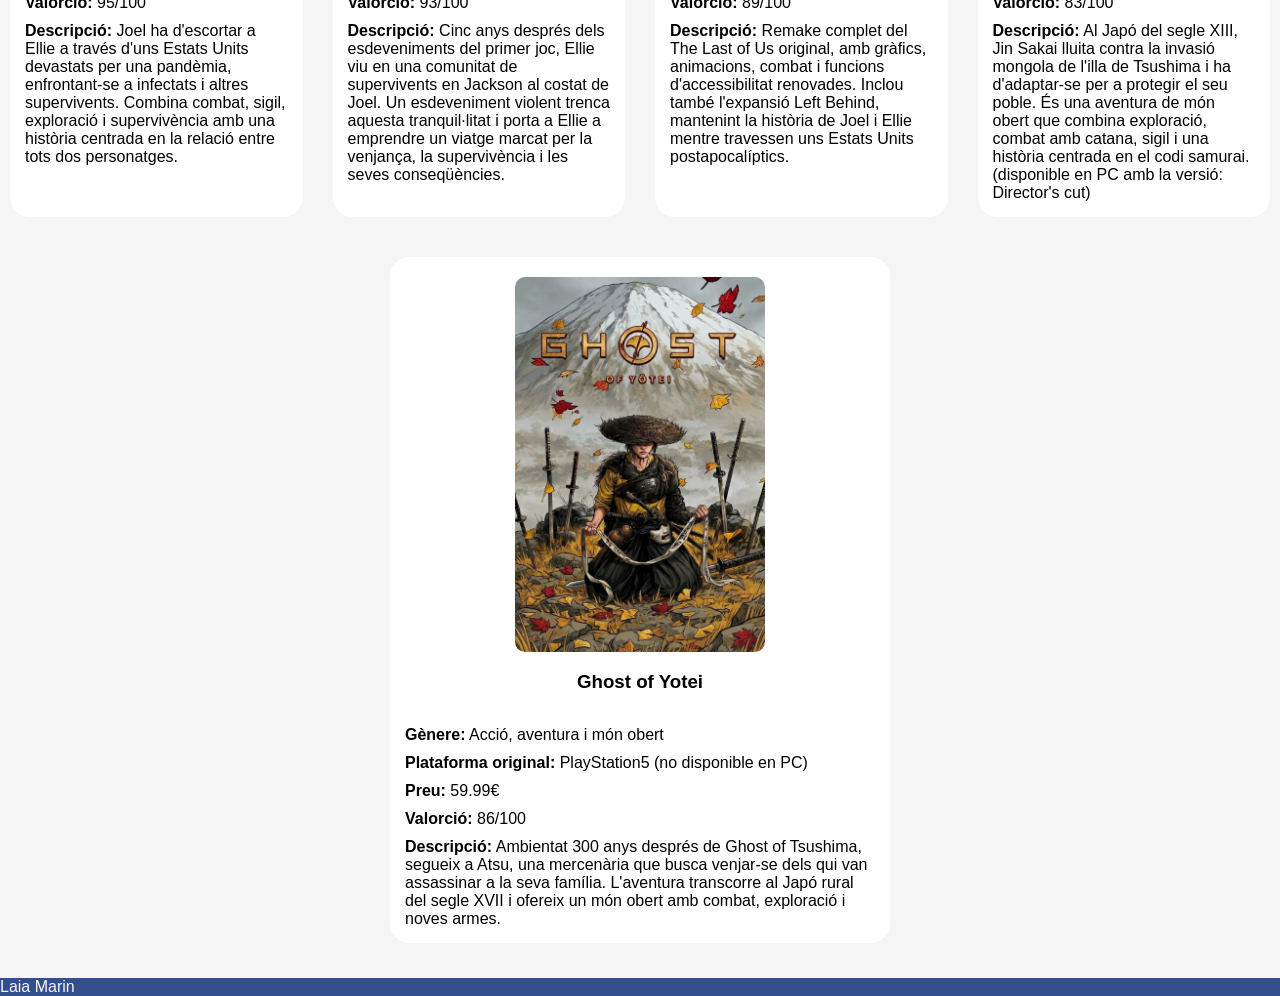
==== commit 82b57a9d: "index_base_ok" ====
--- a/html/index.html
+++ b/html/index.html
@@ -134,6 +134,8 @@
             </article>
         </section>
     </main>
-    <footer></footer>
+    <footer>
+        <p>Laia Marin</p>
+    </footer>
 </body>
 </html>
--- a/css/styles.css
+++ b/css/styles.css
@@ -6,12 +6,12 @@
 
 /*header*/
 header {
+    background-color: #334E8C;
+    color: whitesmoke;
     display: flex;
     justify-content: center;
     align-items: center;
-    gap: 200px;
-    background-color: #334E8C;
-    color: whitesmoke;
+    padding: 10px;
 }
 
 h1 {
@@ -22,6 +22,7 @@
 
 nav {
     margin-left: auto;
+    margin-right: 20px;
 }
 
 nav li {
@@ -37,20 +38,19 @@
 
 /*main*/
 main {
-    border: solid 2px blue;
     display: flex;
     flex-direction: column;
     gap: 20px;
 }
 
 h2 {
-    margin: 0;
+    padding-top: 15px;
+    margin-bottom: -15px;
     display: flex;
     justify-content: center;
 }
 
 section {
-    border: solid 2px green;
     display: flex;
     justify-content: center;
     gap: 30px;
@@ -82,4 +82,11 @@
 p {
     margin: 0;
     gap: 50px;
+}
+
+/*footer*/
+footer {
+    background-color: #334E8C;
+    color: whitesmoke;
+    margin-top: 25px;
 }
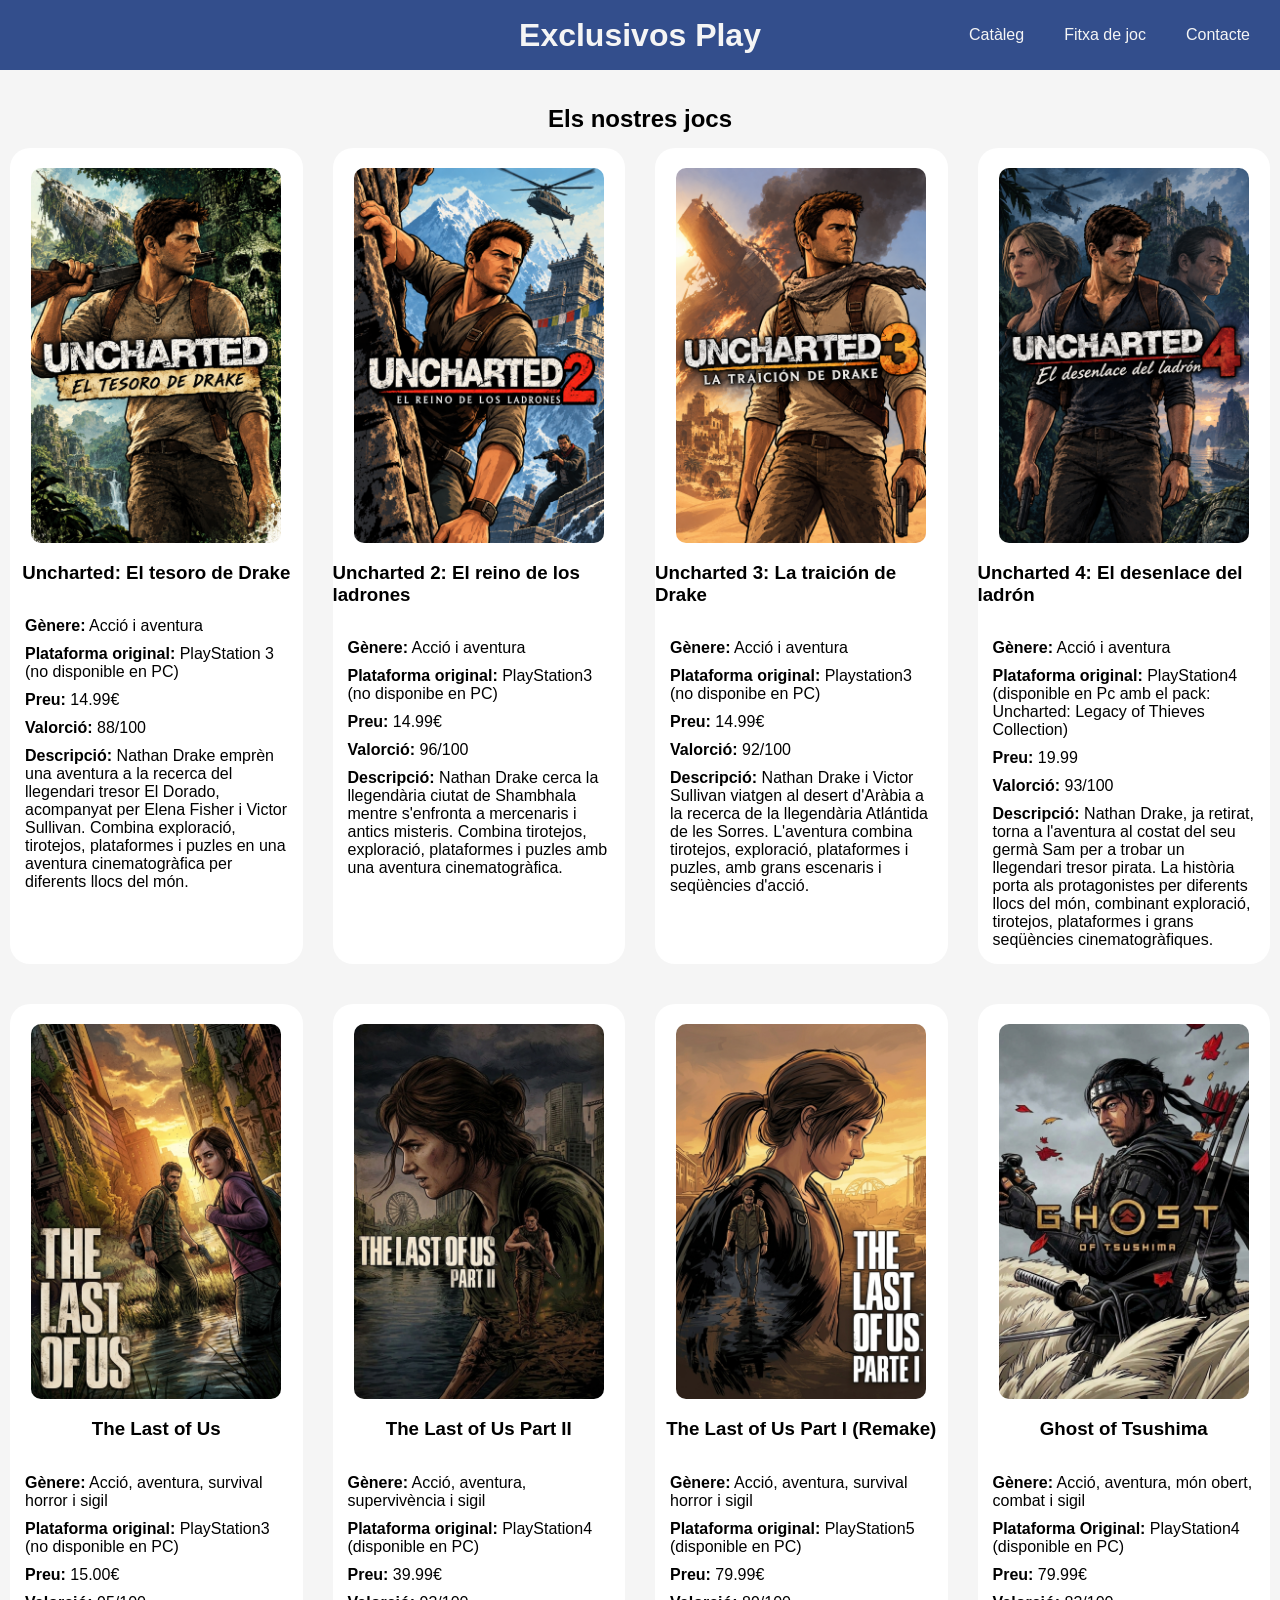
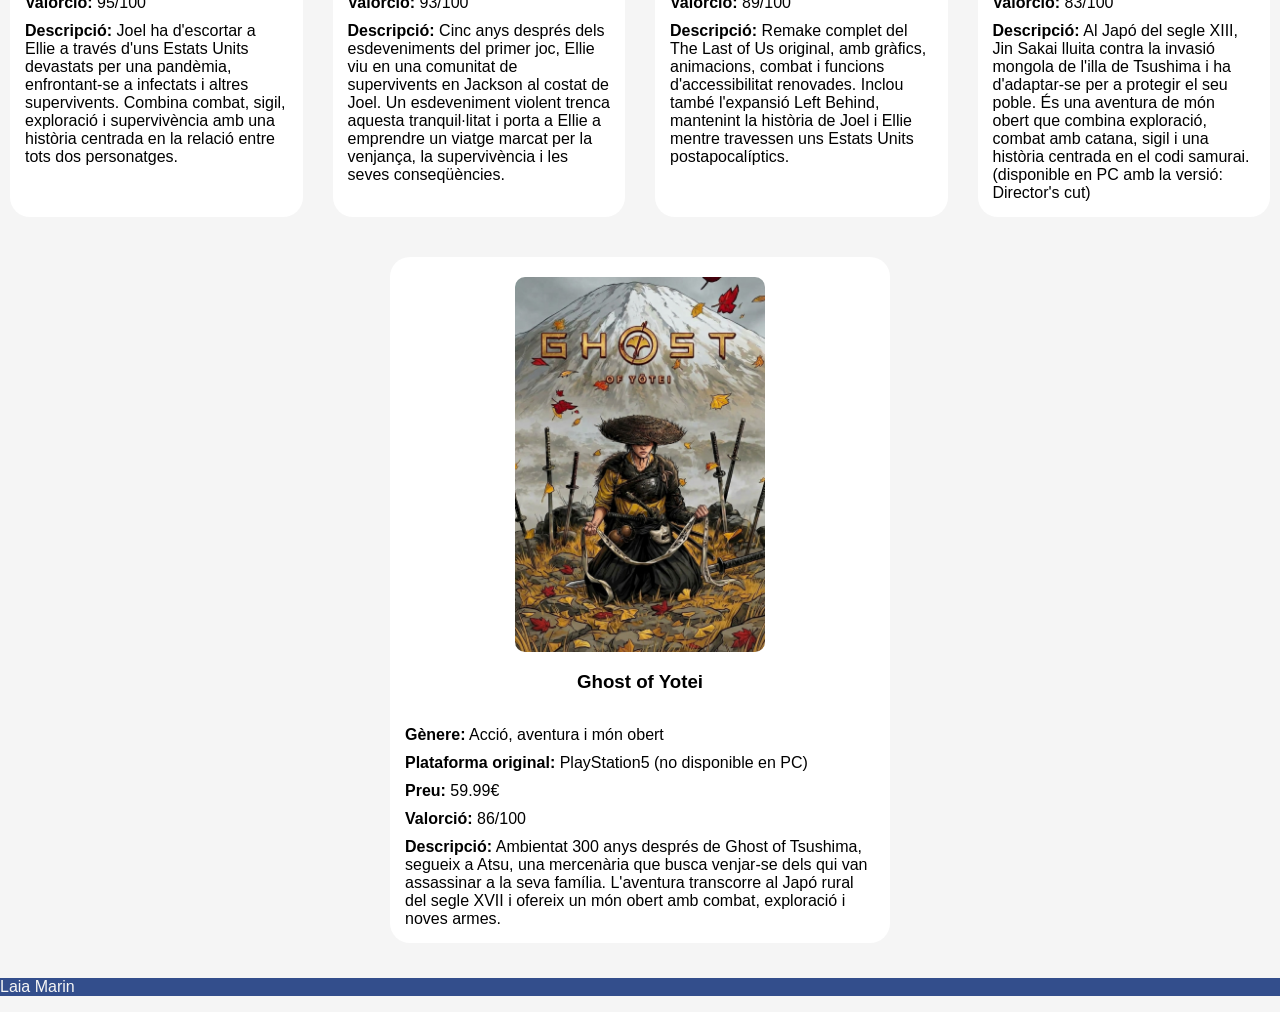
==== commit 1caea9d0: "styles_mejorado" ====
--- a/html/index.html
+++ b/html/index.html
@@ -3,7 +3,7 @@
 <head>
     <meta charset="UTF-8">
     <meta name="viewport" content="width=device-width, initial-scale=1.0">
-    <title>Document</title>
+    <title>Explusivos Play</title>
     <link rel="stylesheet" href="../css/styles.css">
 </head>
 <body>
@@ -19,116 +19,116 @@
     </header>
     <main>
         <h2>Els nostres jocs</h2>
-        <section> <!--SECCIÓ JOCS 1-->
-            <article id="001">
-                <img src="../img/uncharted1_portada_mod.png" alt="Uncharted: El tesoro de Drake">
+        <section class="section_cataleg"> <!--SECCIÓ JOCS 1-->
+            <article class="article_cataleg" id="001">
+                <img class="img_cataleg" src="../img/uncharted1_portada_mod.png" alt="Uncharted: El tesoro de Drake">
                 <h3>Uncharted: El tesoro de Drake</h3>
                 <div class="div_article">
-                    <p><strong>Gènere:</strong> Acció i aventura</p>
-                    <p><strong>Plataforma original:</strong> PlayStation 3 (no disponible en PC)</p>
-                    <p><strong>Preu:</strong> 14.99€</p>
-                    <p><strong>Valorció:</strong> 88/100</p>
-                    <p><strong>Descripció:</strong> Nathan Drake emprèn una aventura a la recerca del llegendari tresor El Dorado, acompanyat per Elena Fisher i Victor Sullivan.
+                    <p class="p_cataleg"><strong>Gènere:</strong> Acció i aventura</p>
+                    <p class="p_cataleg"><strong>Plataforma original:</strong> PlayStation 3 (no disponible en PC)</p>
+                    <p class="p_cataleg"><strong>Preu:</strong> 14.99€</p>
+                    <p class="p_cataleg"><strong>Valorció:</strong> 88/100</p>
+                    <p class="p_cataleg"><strong>Descripció:</strong> Nathan Drake emprèn una aventura a la recerca del llegendari tresor El Dorado, acompanyat per Elena Fisher i Victor Sullivan.
                     Combina exploració, tirotejos, plataformes i puzles en una aventura cinematogràfica per diferents llocs del món.</p>
                 </div>
             </article>
-            <article id="002">
-                <img src="../img/uncharted2_portada_mod.png" alt="Uncharted 2: El reino de los ladrones">
+            <article class="article_cataleg" id="002">
+                <img class="img_cataleg" src="../img/uncharted2_portada_mod.png" alt="Uncharted 2: El reino de los ladrones">
                 <h3>Uncharted 2: El reino de los ladrones</h3>
                 <div class="div_article">
-                    <p><strong>Gènere:</strong> Acció i aventura</p>
-                    <p><strong>Plataforma original:</strong> PlayStation3 (no disponibe en PC)</p>
-                    <p><strong>Preu:</strong> 14.99€</p>
-                    <p><strong>Valorció:</strong> 96/100</p>
-                    <p><strong>Descripció:</strong> Nathan Drake cerca la llegendària ciutat de Shambhala mentre s'enfronta a mercenaris i antics misteris.
+                    <p class="p_cataleg"><strong>Gènere:</strong> Acció i aventura</p>
+                    <p class="p_cataleg"><strong>Plataforma original:</strong> PlayStation3 (no disponibe en PC)</p>
+                    <p class="p_cataleg"><strong>Preu:</strong> 14.99€</p>
+                    <p class="p_cataleg"><strong>Valorció:</strong> 96/100</p>
+                    <p class="p_cataleg"><strong>Descripció:</strong> Nathan Drake cerca la llegendària ciutat de Shambhala mentre s'enfronta a mercenaris i antics misteris.
                     Combina tirotejos, exploració, plataformes i puzles amb una aventura cinematogràfica.</p>
                 </div>
             </article>
-            <article id="003">
-                <img src="../img/uncharted3_portada_mod.png" alt="Uncharted 3: la traición de Drake">
+            <article class="article_cataleg" id="003">
+                <img class="img_cataleg" src="../img/uncharted3_portada_mod.png" alt="Uncharted 3: la traición de Drake">
                 <h3>Uncharted 3: La traición de Drake</h3>
                 <div class="div_article">
-                    <p><strong>Gènere:</strong> Acció i aventura</p>
-                    <p><strong>Plataforma original:</strong> Playstation3 (no disponibe en PC)</p>
-                    <p><strong>Preu:</strong> 14.99€</p>
-                    <p><strong>Valorció:</strong> 92/100</p>
-                    <p><strong>Descripció:</strong> Nathan Drake i Victor Sullivan viatgen al desert d'Aràbia a la recerca de la llegendària Atlántida de les Sorres.
+                    <p class="p_cataleg"><strong>Gènere:</strong> Acció i aventura</p>
+                    <p class="p_cataleg"><strong>Plataforma original:</strong> Playstation3 (no disponibe en PC)</p>
+                    <p class="p_cataleg"><strong>Preu:</strong> 14.99€</p>
+                    <p class="p_cataleg"><strong>Valorció:</strong> 92/100</p>
+                    <p class="p_cataleg"><strong>Descripció:</strong> Nathan Drake i Victor Sullivan viatgen al desert d'Aràbia a la recerca de la llegendària Atlántida de les Sorres.
                     L'aventura combina tirotejos, exploració, plataformes i puzles, amb grans escenaris i seqüències d'acció.</p>
                 </div>
             </article>
-            <article id="004">
-                <img src="../img/uncharted4_portada_mod.png" alt="Uncharted 4: el desenlace del ladrón">
+            <article class="article_cataleg" id="004">
+                <img class="img_cataleg" src="../img/uncharted4_portada_mod.png" alt="Uncharted 4: el desenlace del ladrón">
                 <h3>Uncharted 4: El desenlace del ladrón</h3>
                 <div class="div_article">
-                    <p><strong>Gènere:</strong> Acció i aventura</p>
-                    <p><strong>Plataforma original:</strong> PlayStation4 (disponible en Pc amb el pack: Uncharted: Legacy of Thieves Collection)</p>
-                    <p><strong>Preu:</strong> 19.99</p>
-                    <p><strong>Valorció:</strong> 93/100</p>
-                    <p><strong>Descripció:</strong> Nathan Drake, ja retirat, torna a l'aventura al costat del seu germà Sam per a trobar un llegendari tresor pirata.
+                    <p class="p_cataleg"><strong>Gènere:</strong> Acció i aventura</p>
+                    <p class="p_cataleg"><strong>Plataforma original:</strong> PlayStation4 (disponible en Pc amb el pack: Uncharted: Legacy of Thieves Collection)</p>
+                    <p class="p_cataleg"><strong>Preu:</strong> 19.99</p>
+                    <p class="p_cataleg"><strong>Valorció:</strong> 93/100</p>
+                    <p class="p_cataleg"><strong>Descripció:</strong> Nathan Drake, ja retirat, torna a l'aventura al costat del seu germà Sam per a trobar un llegendari tresor pirata.
                     La història porta als protagonistes per diferents llocs del món, combinant exploració, tirotejos, plataformes i grans seqüències cinematogràfiques.</p>
                 </div>
             </article>
         </section>
-        <section> <!--SECCIÓ JOCS 2-->
-            <article id="005">
-                <img src="../img/tlou1_portadaps3_mod.jpg" alt="The Last of Us">
+        <section class="section_cataleg"> <!--SECCIÓ JOCS 2-->
+            <article class="article_cataleg" id="005">
+                <img class="img_cataleg" src="../img/tlou1_portadaps3_mod.jpg" alt="The Last of Us">
                 <h3>The Last of Us</h3>
                 <div class="div_article">
-                    <p><strong>Gènere:</strong> Acció, aventura, survival horror i sigil</p>
-                    <p><strong>Plataforma original:</strong> PlayStation3 (no disponible en PC)</p>
-                    <p><strong>Preu:</strong> 15.00€</p>
-                    <p><strong>Valorció:</strong> 95/100</p>
-                    <p><strong>Descripció:</strong> Joel ha d'escortar a Ellie a través d'uns Estats Units devastats per una pandèmia, enfrontant-se a infectats i altres supervivents.
+                    <p class="p_cataleg"><strong>Gènere:</strong> Acció, aventura, survival horror i sigil</p>
+                    <p class="p_cataleg"><strong>Plataforma original:</strong> PlayStation3 (no disponible en PC)</p>
+                    <p class="p_cataleg"><strong>Preu:</strong> 15.00€</p>
+                    <p class="p_cataleg"><strong>Valorció:</strong> 95/100</p>
+                    <p class="p_cataleg"><strong>Descripció:</strong> Joel ha d'escortar a Ellie a través d'uns Estats Units devastats per una pandèmia, enfrontant-se a infectats i altres supervivents.
                     Combina combat, sigil, exploració i supervivència amb una història centrada en la relació entre tots dos personatges.</p>
                 </div>
             </article>
-            <article id="006">
-                <img src="../img/tlou2_portada_mod.jpg" alt="The Last of Us Part II">
+            <article class="article_cataleg" id="006">
+                <img class="img_cataleg" src="../img/tlou2_portada_mod.jpg" alt="The Last of Us Part II">
                 <h3>The Last of Us Part II</h3>
                 <div class="div_article">
-                    <p><strong>Gènere:</strong> Acció, aventura, supervivència i sigil</p>
-                    <p><strong>Plataforma original:</strong> PlayStation4 (disponible en PC)</p>
-                    <p><strong>Preu:</strong> 39.99€</p>
-                    <p><strong>Valorció:</strong> 93/100</p>
-                    <p><strong>Descripció:</strong> Cinc anys després dels esdeveniments del primer joc, Ellie viu en una comunitat de supervivents en Jackson al costat de Joel.
+                    <p class="p_cataleg"><strong>Gènere:</strong> Acció, aventura, supervivència i sigil</p>
+                    <p class="p_cataleg"><strong>Plataforma original:</strong> PlayStation4 (disponible en PC)</p>
+                    <p class="p_cataleg"><strong>Preu:</strong> 39.99€</p>
+                    <p class="p_cataleg"><strong>Valorció:</strong> 93/100</p>
+                    <p class="p_cataleg"><strong>Descripció:</strong> Cinc anys després dels esdeveniments del primer joc, Ellie viu en una comunitat de supervivents en Jackson al costat de Joel.
                     Un esdeveniment violent trenca aquesta tranquil·litat i porta a Ellie a emprendre un viatge marcat per la venjança, la supervivència i les seves conseqüències.</p>
                 </div>
             </article>
-            <article id="007">
-                <img src="../img/tlou1_portadaremake_mod.jpg" alt="The Last of Us Part I (Remake)">
+            <article class="article_cataleg" id="007">
+                <img class="img_cataleg" src="../img/tlou1_portadaremake_mod.jpg" alt="The Last of Us Part I (Remake)">
                 <h3>The Last of Us Part I (Remake)</h3>
                 <div class="div_article">
-                    <p><strong>Gènere:</strong> Acció, aventura, survival horror i sigil</p>
-                    <p><strong>Plataforma original:</strong> PlayStation5 (disponible en PC)</p>
-                    <p><strong>Preu:</strong> 79.99€</p>
-                    <p><strong>Valorció:</strong> 89/100</p>
-                    <p><strong>Descripció:</strong> Remake complet del The Last of Us original, amb gràfics, animacions, combat i funcions d'accessibilitat renovades.
+                    <p class="p_cataleg"><strong>Gènere:</strong> Acció, aventura, survival horror i sigil</p>
+                    <p class="p_cataleg"><strong>Plataforma original:</strong> PlayStation5 (disponible en PC)</p>
+                    <p class="p_cataleg"><strong>Preu:</strong> 79.99€</p>
+                    <p class="p_cataleg"><strong>Valorció:</strong> 89/100</p>
+                    <p class="p_cataleg"><strong>Descripció:</strong> Remake complet del The Last of Us original, amb gràfics, animacions, combat i funcions d'accessibilitat renovades.
                     Inclou també l'expansió Left Behind, mantenint la història de Joel i Ellie mentre travessen uns Estats Units postapocalíptics.</p>
                 </div>
             </article>
-            <article id="008">
-                <img src="../img/got_portada_mod.jpg" alt="Ghost of Tsushima">
+            <article class="article_cataleg" id="008">
+                <img class="img_cataleg" src="../img/got_portada_mod.jpg" alt="Ghost of Tsushima">
                 <h3>Ghost of Tsushima</h3>
                 <div class="div_article">
-                    <p><strong>Gènere:</strong> Acció, aventura, món obert, combat i sigil</p>
-                    <p><strong>Plataforma Original:</strong> PlayStation4 (disponible en PC)</p>
-                    <p><strong>Preu:</strong> 79.99€</p>
-                    <p><strong>Valorció:</strong> 83/100</p>
-                    <p><strong>Descripció:</strong> Al Japó del segle XIII, Jin Sakai lluita contra la invasió mongola de l'illa de Tsushima i ha d'adaptar-se per a protegir el seu poble.
+                    <p class="p_cataleg"><strong>Gènere:</strong> Acció, aventura, món obert, combat i sigil</p>
+                    <p class="p_cataleg"><strong>Plataforma Original:</strong> PlayStation4 (disponible en PC)</p>
+                    <p class="p_cataleg"><strong>Preu:</strong> 79.99€</p>
+                    <p class="p_cataleg"><strong>Valorció:</strong> 83/100</p>
+                    <p class="p_cataleg"><strong>Descripció:</strong> Al Japó del segle XIII, Jin Sakai lluita contra la invasió mongola de l'illa de Tsushima i ha d'adaptar-se per a protegir el seu poble.
                     És una aventura de món obert que combina exploració, combat amb catana, sigil i una història centrada en el codi samurai. (disponible en PC amb la versió: Director's cut)</p>
                 </div>
             </article>
         </section>
-        <section> <!--SECCIÓ JOCS 3-->
-            <article id="009">
-                <img src="../img/goy_portada_mod.jpg" alt="Ghost of Yotei">
+        <section class="section_cataleg"> <!--SECCIÓ JOCS 3-->
+            <article class="article_cataleg" id="009">
+                <img class="img_cataleg" src="../img/goy_portada_mod.jpg" alt="Ghost of Yotei">
                 <h3>Ghost of Yotei</h3>
                 <div class="div_article">
-                    <p><strong>Gènere:</strong> Acció, aventura i món obert</p>
-                    <p><strong>Plataforma original:</strong> PlayStation5 (no disponible en PC)</p>
-                    <p><strong>Preu:</strong> 59.99€</p>
-                    <p><strong>Valorció:</strong> 86/100</p>
-                    <p><strong>Descripció:</strong> Ambientat 300 anys després de Ghost of Tsushima, segueix a Atsu, una mercenària que busca venjar-se dels qui van assassinar a la seva família.
+                    <p class="p_cataleg"><strong>Gènere:</strong> Acció, aventura i món obert</p>
+                    <p class="p_cataleg"><strong>Plataforma original:</strong> PlayStation5 (no disponible en PC)</p>
+                    <p class="p_cataleg"><strong>Preu:</strong> 59.99€</p>
+                    <p class="p_cataleg"><strong>Valorció:</strong> 86/100</p>
+                    <p class="p_cataleg"><strong>Descripció:</strong> Ambientat 300 anys després de Ghost of Tsushima, segueix a Atsu, una mercenària que busca venjar-se dels qui van assassinar a la seva família.
                     L'aventura transcorre al Japó rural del segle XVII i ofereix un món obert amb combat, exploració i noves armes.</p>
                 </div>
             </article>
--- a/css/styles.css
+++ b/css/styles.css
@@ -35,58 +35,59 @@
     color: inherit;
 }
 
-
-/*main*/
-main {
-    display: flex;
-    flex-direction: column;
-    gap: 20px;
+/*footer*/
+footer {
+background-color: #334E8C;
+color: whitesmoke;
+margin-top: 25px;
 }
 
-h2 {
-    padding-top: 15px;
-    margin-bottom: -15px;
-    display: flex;
-    justify-content: center;
-}
+/*cataleg*/
 
-section {
-    display: flex;
-    justify-content: center;
-    gap: 30px;
-    padding: 10px;
-}
+    /*main*/
+    main {
+        display: flex;
+        flex-direction: column;
+        gap: 20px;
+    }
 
-article {
-    background-color: white;
-    width: 500px;
-    border-radius: 20px;
-    display: flex;
-    flex-direction: column;
-    align-items: center;
-}
+    h2 {
+        padding-top: 15px;
+        margin-bottom: -15px;
+        display: flex;
+        justify-content: center;
+    }
 
-img {
-    width: 250px;
-    margin-top: 20px;
-    border-radius: 10px;
-}
+    .section_cataleg {
+        display: flex;
+        justify-content: center;
+        gap: 30px;
+        padding: 10px;
+    }
 
-.div_article {
-    padding: 15px;
-    display: flex;
-    flex-direction: column;
-    gap: 10px;
-}
+    .article_cataleg {
+        background-color: white;
+        width: 500px;
+        border-radius: 20px;
+        display: flex;
+        flex-direction: column;
+        align-items: center;
+    }
 
-p {
-    margin: 0;
-    gap: 50px;
-}
+    .img_cataleg {
+        width: 250px;
+        margin-top: 20px;
+        border-radius: 10px;
+    }
 
-/*footer*/
-footer {
-    background-color: #334E8C;
-    color: whitesmoke;
-    margin-top: 25px;
-}+    .div_article {
+        padding: 15px;
+        display: flex;
+        flex-direction: column;
+        gap: 10px;
+    }
+
+    .p_cataleg {
+        margin: 0;
+        gap: 50px;
+    }
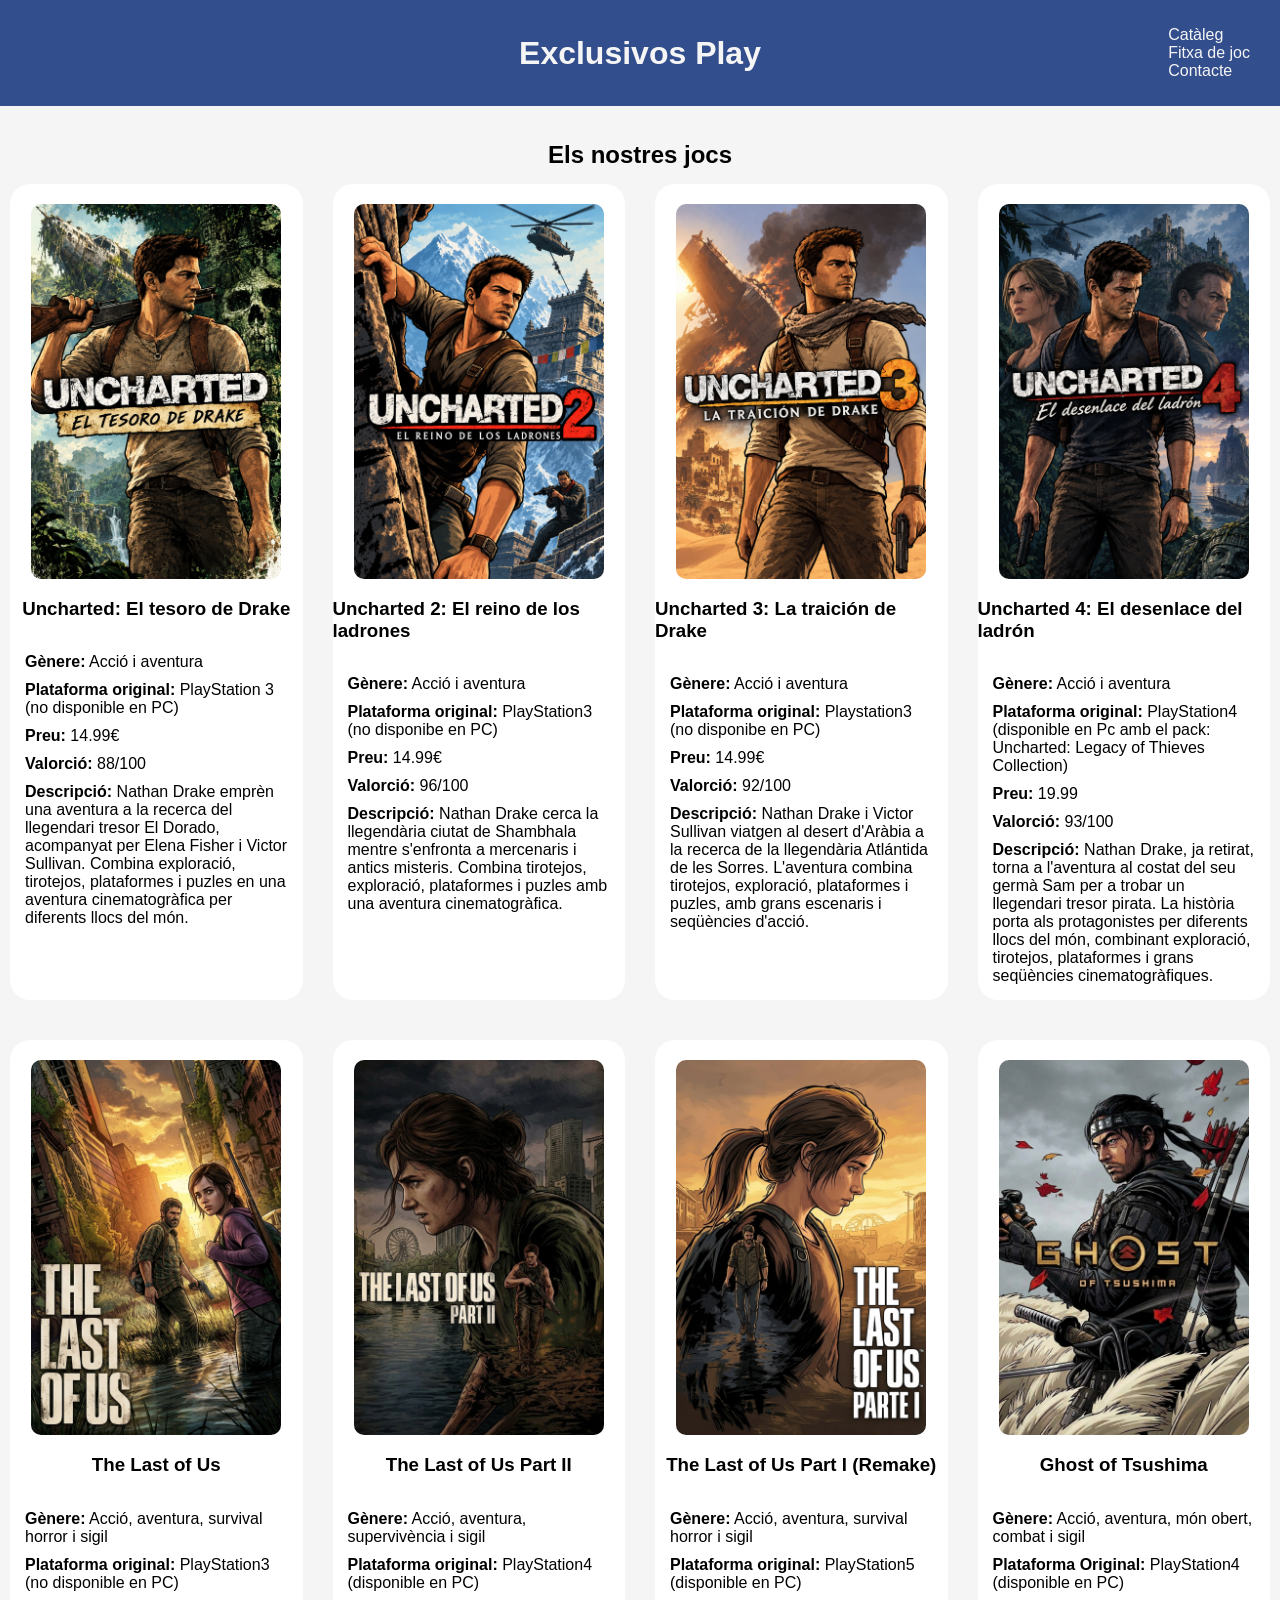
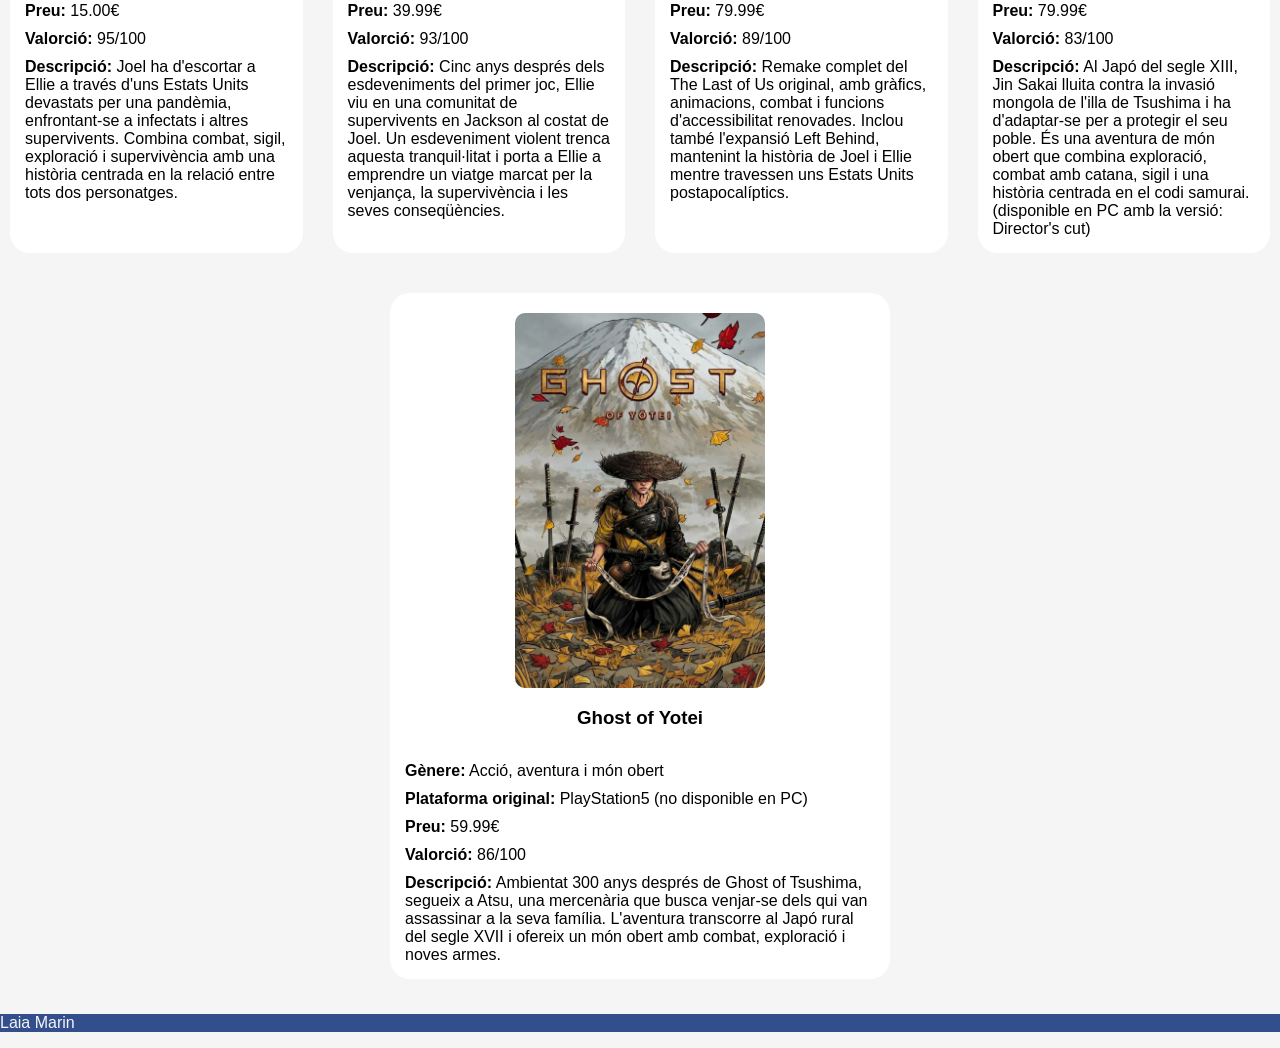
==== commit 12f75bdd: "general_base" ====
--- a/html/index.html
+++ b/html/index.html
@@ -10,13 +10,14 @@
     <header>
         <h1>Exclusivos Play</h1>
         <nav>
-            <li>
-                <a href="index.html"><ul>Catàleg</ul></a>
-                <a href="fitxa.html"><ul>Fitxa de joc</ul></a>
-                <a href="contacte.html"><ul>Contacte</ul></a>
-            </li>
+            <ul>
+                <li><a href="index.html">Catàleg</a></li>
+                <li><a href="fitxa.html">Fitxa de joc</a></li>
+                <li><a href="contacte.html">Contacte</a></li>
+            </ul>
         </nav>
     </header>
+
     <main>
         <h2>Els nostres jocs</h2>
         <section class="section_cataleg"> <!--SECCIÓ JOCS 1-->
--- a/css/styles.css
+++ b/css/styles.css
@@ -4,6 +4,7 @@
     margin: 0;
 }
 
+
 /*header*/
 header {
     background-color: #334E8C;
@@ -14,35 +15,43 @@
     padding: 10px;
 }
 
+
 h1 {
     position: absolute;
     left: 50%;
     transform: translateX(-50%);
 }
 
+
 nav {
     margin-left: auto;
     margin-right: 20px;
-}
+    display: flex;
+}
+
 
 nav li {
     list-style: none;
     display: flex;
 }
+
 
 nav a {
     text-decoration: none;
     color: inherit;
 }
 
+
 /*footer*/
 footer {
-background-color: #334E8C;
-color: whitesmoke;
-margin-top: 25px;
-}
+    background-color: #334E8C;
+    color: whitesmoke;
+    margin-top: 25px;
+}
+
 
 /*cataleg*/
+
 
     /*main*/
     main {
@@ -50,6 +59,7 @@
         flex-direction: column;
         gap: 20px;
     }
+
 
     h2 {
         padding-top: 15px;
@@ -90,4 +100,147 @@
     .p_cataleg {
         margin: 0;
         gap: 50px;
-    }+    }
+
+/*fitxa*/
+
+    .article_fitxa {
+        display: flex;
+        justify-content: center;
+        gap: 30px;
+        align-items: flex-start;
+    }
+
+
+    .img_fitxa {
+        width: 600px;
+        margin: 20px;
+        border-radius: 20px;
+    }
+
+
+    .columna_der {
+        display: flex;
+        flex-direction: column;
+        align-items: center;
+        gap: 50px;
+    }
+
+
+    .trailer_uncharted1 {
+        width: 560px;
+        height: 315px;
+        margin-top: 40px;
+        border-radius: 10px;
+        overflow: hidden;
+    }
+
+
+    .trailer_uncharted1 video {
+        width: 100%;
+        height: 100%;
+    }
+
+
+    .div_descripcion_juego {
+        background-color: white;
+        border-radius: 20px;
+        padding: 20px;
+        width: 520px;
+    }
+
+
+    .tabla_controles {
+        width: 1300px;
+        border-collapse: collapse;
+        background-color: white;
+        margin-top: 20px;
+        margin: 20px auto;
+        border-collapse: collapse;
+        box-sizing: border-box;
+    }
+
+
+    .cabecera {
+        background-color: #334E8C;
+        color: whitesmoke;
+    }
+
+
+    .celda {
+        padding: 12px;
+        text-align: left;
+        border: 1px solid #DDDDDD;
+    }
+
+
+    .fila {
+        background-color: white;
+    }
+
+
+    .fila2 {
+        background-color: whitesmoke;
+    }
+
+
+/*contacte*/
+
+
+.seccion_contacto {
+    display: flex;
+    flex-direction: column;
+    align-items: center;
+    gap: 50px;
+    padding: 20px;
+}
+
+
+.formulario_contacto {
+    background-color: white;
+    width: 80%;
+    padding: 25px;
+    border-radius: 20px;
+    display: flex;
+    flex-direction: column;
+    gap: 10px;
+}
+
+
+.formulario_contacto label {
+    font-weight: bold;
+}
+
+
+.formulario_contacto input {
+    padding: 10px;
+    border: 1px solid #DDDDDD;
+    border-radius: 8px;
+    font-family: Arial, Helvetica, sans-serif;
+}
+
+
+.formulario_contacto textarea {
+    padding: 10px;
+    border: 1px solid #DDDDDD;
+    border-radius: 8px;
+    font-family: Arial, Helvetica, sans-serif;
+    resize: vertical;
+}
+
+
+.formulario_contacto button {
+    background-color: #334E8C;
+    color: whitesmoke;
+    padding: 12px;
+    border: none;
+    border-radius: 8px;
+    cursor: pointer;
+    font-size: 16px;
+    margin-top: 10px;
+}
+
+
+.formulario_contacto button:hover {
+    background-color: #263B6A;
+}
